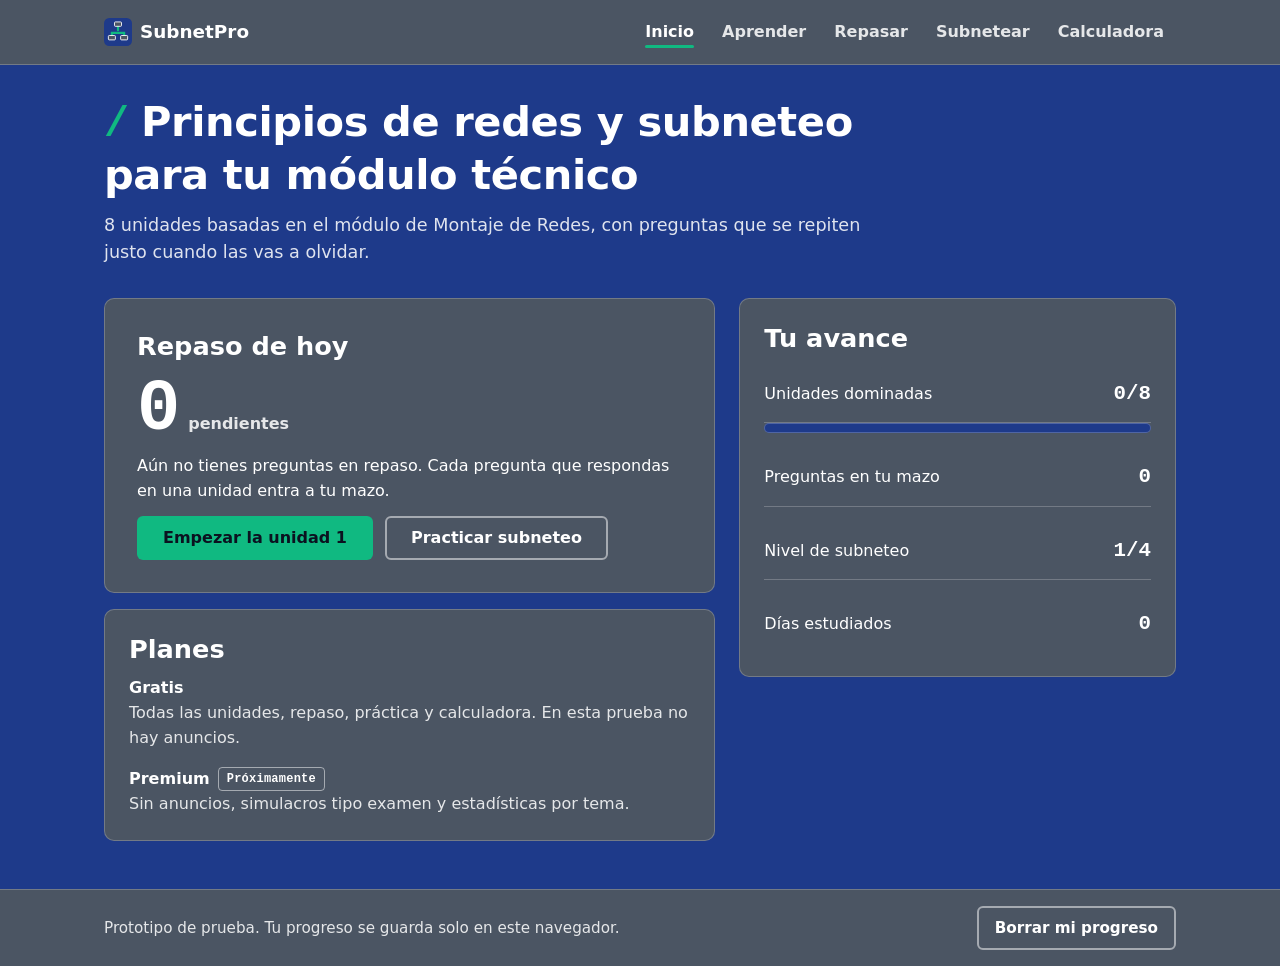
==== index.html @ 0469467e "Initial commit via Netlify [skip ci]" ====
<!doctype html>
<html lang="es-CO">
<head>
  <meta charset="utf-8">
  <meta name="viewport" content="width=device-width, initial-scale=1">
  <title>SubnetPro: principios de redes y subneteo</title>
  <meta name="description" content="Estudia el módulo de Principios de Redes con lecciones cortas, preguntas con retroalimentación, repaso espaciado y práctica de subneteo paso a paso.">
  <meta name="theme-color" content="#1E3A8A">
  <meta property="og:title" content="SubnetPro: principios de redes y subneteo">
  <meta property="og:description" content="Lecciones, preguntas y práctica de subneteo para técnicos en montaje de redes.">
  <meta property="og:type" content="website">
  <link rel="icon" href="favicon.svg" type="image/svg+xml">
  <link rel="stylesheet" href="css/app.css">
  <script type="module" src="js/app.js"></script>
</head>
<body>
  <a class="skip" href="#app">Saltar al contenido</a>

  <header class="topbar">
    <div class="wrap topbar__in">
      <a class="brand" href="#inicio" aria-label="SubnetPro, inicio">
        <img src="favicon.svg" alt="" width="28" height="28">
        <span>SubnetPro</span>
      </a>
      <nav class="nav" aria-label="Secciones">
        <a href="#inicio" data-nav="inicio"><span class="nav__ico" aria-hidden="true">⌂</span>Inicio</a>
        <a href="#aprender" data-nav="aprender"><span class="nav__ico" aria-hidden="true">≡</span>Aprender</a>
        <a href="#repasar" data-nav="repasar"><span class="nav__ico" aria-hidden="true">↻</span>Repasar<span class="nav__count" data-due hidden></span></a>
        <a href="#practica" data-nav="practica"><span class="nav__ico" aria-hidden="true">/</span>Subnetear</a>
        <a href="#calculadora" data-nav="calculadora"><span class="nav__ico" aria-hidden="true">#</span>Calculadora</a>
      </nav>
    </div>
  </header>

  <main id="app" class="wrap main" tabindex="-1" aria-busy="true">
    <noscript><p class="panel">Esta aplicación necesita JavaScript activado.</p></noscript>
  </main>

  <footer class="foot">
    <div class="wrap foot__in">
      <p>Prototipo de prueba. Tu progreso se guarda solo en este navegador.</p>
      <button type="button" class="btn btn--ghost btn--sm" id="reset-btn">Borrar mi progreso</button>
    </div>
  </footer>

  <dialog id="confirm" aria-labelledby="confirm-title">
    <form method="dialog" class="dialog">
      <h2 id="confirm-title">¿Borrar todo tu progreso?</h2>
      <p>Se eliminan las unidades dominadas, el mazo de repaso y tu nivel de práctica en este navegador. No se puede deshacer.</p>
      <div class="row">
        <button class="btn btn--ghost" value="cancel">Cancelar</button>
        <button class="btn btn--danger" value="ok">Borrar progreso</button>
      </div>
    </form>
  </dialog>
</body>
</html>
---- css/app.css ----
/* Paleta 60/30/10 tomada de la imagen del cliente:
   60 % azul marino (fondo), 30 % gris pizarra (paneles), 10 % verde esmeralda (acción y progreso).
   Rojo carmesí solo para respuestas incorrectas. Blanco y tinta solo para texto. */
:root {
  --navy: #1E3A8A;
  --slate: #4B5563;
  --emerald: #10B981;
  --crimson: #B91C1C;
  --white: #FFFFFF;
  --ink: #0B1220;

  --text-soft: rgba(255, 255, 255, 0.86);
  --line: rgba(255, 255, 255, 0.22);
  --line-strong: rgba(255, 255, 255, 0.5);

  --font: system-ui, -apple-system, "Segoe UI", Roboto, "Helvetica Neue", Arial, sans-serif;
  --mono: ui-monospace, "Cascadia Mono", "SFMono-Regular", Consolas, "Liberation Mono", monospace;

  --r-sm: 6px;
  --r: 10px;
  --s1: 4px; --s2: 8px; --s3: 12px; --s4: 16px; --s5: 24px; --s6: 32px; --s7: 48px;
  --wrap: 1120px;
  --nav-h: 64px;
}

*, *::before, *::after { box-sizing: border-box; }
html { -webkit-text-size-adjust: 100%; }
body {
  margin: 0;
  min-height: 100vh;
  display: flex;
  flex-direction: column;
  background: var(--navy);
  color: var(--white);
  font: 16px/1.55 var(--font);
}
img { max-width: 100%; display: block; }
h1, h2, h3 { line-height: 1.2; margin: 0 0 var(--s3); }
h1 { font-size: clamp(1.75rem, 1.2rem + 2.2vw, 2.6rem); letter-spacing: -0.01em; }
h2 { font-size: clamp(1.3rem, 1.1rem + 0.8vw, 1.6rem); }
h3 { font-size: 1.1rem; }
p { margin: 0 0 var(--s3); }
a { color: var(--white); text-underline-offset: 3px; }
code, .mono { font-family: var(--mono); }
[hidden] { display: none !important; }

a[href], button:not(:disabled), summary, select, label[for], input[type="radio"], input[type="checkbox"] { cursor: pointer; }
button:disabled { cursor: not-allowed; opacity: 0.6; }

:focus-visible {
  outline: 3px solid var(--white);
  outline-offset: 2px;
  box-shadow: 0 0 0 6px var(--emerald);
  border-radius: var(--r-sm);
}

.skip {
  position: absolute; left: var(--s4); top: -60px; z-index: 50;
  background: var(--white); color: var(--ink); padding: var(--s2) var(--s4); border-radius: var(--r-sm);
  font-weight: 700;
}
.skip:focus { top: var(--s3); }

.wrap { width: 100%; max-width: var(--wrap); margin-inline: auto; padding-inline: var(--s5); }
.main { flex: 1; padding-block: var(--s6) var(--s7); outline: none; }

/* Barra superior */
.topbar { background: var(--slate); border-bottom: 1px solid var(--line); position: sticky; top: 0; z-index: 20; }
.topbar__in { display: flex; align-items: center; justify-content: space-between; min-height: var(--nav-h); gap: var(--s4); }
.brand { display: inline-flex; align-items: center; gap: var(--s2); font-weight: 800; font-size: 1.15rem; text-decoration: none; min-height: 44px; }
.nav { display: flex; gap: var(--s1); }
.nav a {
  position: relative; display: inline-flex; align-items: center; gap: 6px;
  min-height: 44px; padding: 0 var(--s3); border-radius: var(--r-sm);
  text-decoration: none; font-weight: 600; color: var(--text-soft);
  transition: background-color .15s, color .15s;
}
.nav a:hover { color: var(--white); background: rgba(255, 255, 255, 0.1); }
.nav a[aria-current="page"] { color: var(--white); }
.nav a[aria-current="page"]::after {
  content: ""; position: absolute; left: var(--s3); right: var(--s3); bottom: 6px; height: 3px;
  background: var(--emerald); border-radius: 2px;
}
.nav__ico { font-family: var(--mono); font-weight: 700; display: none; }
.nav__count {
  min-width: 22px; height: 22px; padding: 0 6px; border-radius: 11px;
  background: var(--emerald); color: var(--ink); font-size: 0.8rem; font-weight: 800;
  display: inline-grid; place-items: center;
}

/* Pie */
.foot { background: var(--slate); border-top: 1px solid var(--line); }
.foot__in { display: flex; flex-wrap: wrap; align-items: center; justify-content: space-between; gap: var(--s3); padding-block: var(--s4); }
.foot p { margin: 0; color: var(--text-soft); font-size: 0.95rem; }

/* Botones: un primario esmeralda, un secundario de borde, uno de peligro */
.btn {
  display: inline-flex; align-items: center; justify-content: center; gap: var(--s2);
  min-height: 44px; padding: 0 var(--s5); border-radius: var(--r-sm);
  border: 2px solid transparent; font: 700 1rem/1 var(--font); text-decoration: none;
  transition: transform .12s, filter .15s, background-color .15s, border-color .15s;
}
.btn:active:not(:disabled) { transform: scale(0.98); }
.btn--primary { background: var(--emerald); color: var(--ink); }
.btn--primary:hover:not(:disabled) { filter: brightness(1.08); }
.btn--ghost { background: transparent; color: var(--white); border-color: var(--line-strong); }
.btn--ghost:hover:not(:disabled) { border-color: var(--white); background: rgba(255, 255, 255, 0.08); }
.btn--danger { background: var(--crimson); color: var(--white); }
.btn--danger:hover:not(:disabled) { filter: brightness(1.1); }
.btn--sm { min-height: 44px; padding: 0 var(--s4); font-size: 0.95rem; }
.row { display: flex; flex-wrap: wrap; gap: var(--s3); align-items: center; }

/* Paneles: el 30 % gris */
.panel {
  background: var(--slate); border: 1px solid var(--line); border-radius: var(--r);
  padding: var(--s5);
}
.panel + .panel { margin-top: var(--s4); }

/* Encabezado de vista con el motivo de la barra CIDR */
.view-head { margin-bottom: var(--s6); max-width: 760px; }
.view-head h1::before, .view-head h2::before {
  content: "/"; font-family: var(--mono); color: var(--emerald); margin-right: 0.3em;
}
.lead { font-size: 1.1rem; color: var(--text-soft); }
.eyebrow-num { font-family: var(--mono); color: var(--text-soft); font-size: 0.9rem; }

/* Inicio */
.home { display: grid; grid-template-columns: 1.4fr 1fr; gap: var(--s5); align-items: start; }
.today { padding: var(--s6); }
.today__num { font-family: var(--mono); font-size: clamp(3rem, 2rem + 4vw, 4.5rem); font-weight: 800; line-height: 1; margin-bottom: var(--s2); }
.today__num small { font-size: 1rem; font-weight: 600; color: var(--text-soft); font-family: var(--font); margin-left: var(--s2); }
.stats { display: grid; gap: var(--s4); }
.stat { display: flex; justify-content: space-between; align-items: baseline; gap: var(--s3); padding-block: var(--s3); border-bottom: 1px solid var(--line); }
.stat:last-child { border-bottom: 0; }
.stat b { font-family: var(--mono); font-size: 1.3rem; }
.bar { height: 10px; background: var(--navy); border-radius: 5px; overflow: hidden; border: 1px solid var(--line); }
.bar > span { display: block; height: 100%; width: 0; background: var(--emerald); transition: width .4s ease; }
.plan { margin-top: var(--s5); }
.home > div { min-width: 0; }
.plan dl { margin: 0; }
.plan dt { font-weight: 700; display: flex; gap: var(--s2); align-items: center; }
.plan dd { margin: 0 0 var(--s4); color: var(--text-soft); }
.plan dd:last-child { margin-bottom: 0; }
.tag {
  display: inline-block; font: 700 0.75rem/1 var(--mono); padding: 5px 8px; border-radius: 4px;
  border: 1px solid var(--line-strong); color: var(--white); letter-spacing: 0.02em;
}
.tag--ok { background: var(--emerald); color: var(--ink); border-color: var(--emerald); }

/* Lista de unidades */
.units { list-style: none; padding: 0; margin: 0; display: grid; grid-template-columns: repeat(2, 1fr); gap: var(--s4); }
.unit {
  display: grid; grid-template-columns: auto 1fr; gap: var(--s4); align-items: start;
  background: var(--slate); border: 1px solid var(--line); border-radius: var(--r); padding: var(--s5);
  text-decoration: none; height: 100%;
  transition: transform .15s ease, border-color .15s;
}
.unit:hover { transform: translateY(-2px); border-color: var(--line-strong); }
.unit__n { font: 800 1.6rem/1 var(--mono); color: var(--emerald); min-width: 2ch; }
.unit h3 { margin-bottom: var(--s1); }
.unit p { color: var(--text-soft); margin-bottom: var(--s3); }
.unit__meta { display: flex; flex-wrap: wrap; gap: var(--s2); align-items: center; }

/* Lección */
.lesson { display: grid; grid-template-columns: 1fr 320px; gap: var(--s5); align-items: start; }
.points { margin: 0; padding-left: 1.2em; }
.points li { margin-bottom: var(--s3); }
.points li::marker { color: var(--emerald); font-weight: 700; }
.aside-actions { position: sticky; top: calc(var(--nav-h) + var(--s4)); }
.back { display: inline-flex; align-items: center; min-height: 44px; margin-bottom: var(--s3); color: var(--text-soft); }
.back:hover { color: var(--white); }

/* Pregunta */
.quiz { max-width: 760px; }
.quiz__top { display: flex; justify-content: space-between; align-items: center; gap: var(--s3); margin-bottom: var(--s4); flex-wrap: wrap; }
.quiz__q { font-size: 1.25rem; font-weight: 700; margin: var(--s5) 0; }
.opts { display: grid; gap: var(--s3); margin: 0; padding: 0; list-style: none; }
.opt {
  width: 100%; text-align: left; display: grid; grid-template-columns: auto 1fr; gap: var(--s3); align-items: start;
  padding: var(--s4); min-height: 56px; border-radius: var(--r-sm);
  background: var(--navy); color: var(--white); border: 2px solid var(--line);
  font: 500 1rem/1.45 var(--font);
  transition: border-color .15s, transform .12s;
}
.opt:hover:not(:disabled) { border-color: var(--white); }
.opt:active:not(:disabled) { transform: scale(0.99); }
.opt__k { font: 700 0.95rem/1.5 var(--mono); color: var(--text-soft); }
.opt:disabled { cursor: default; opacity: 1; }
.opt--ok { background: var(--emerald); border-color: var(--emerald); color: var(--ink); }
.opt--ok .opt__k { color: var(--ink); }
.opt--bad { background: var(--crimson); border-color: var(--crimson); color: var(--white); }
.opt--bad .opt__k { color: var(--white); }
.opt__fb { display: block; margin-top: var(--s1); font-size: 0.95rem; font-weight: 600; }
.feedback { margin-top: var(--s5); padding: var(--s4); border-radius: var(--r-sm); border: 1px solid var(--line-strong); background: var(--navy); }
.feedback strong { display: block; margin-bottom: var(--s1); }

.order-pool, .order-pick { display: flex; flex-wrap: wrap; gap: var(--s2); min-height: 56px; }
.order-pick { padding: var(--s3); border: 2px dashed var(--line-strong); border-radius: var(--r-sm); margin-bottom: var(--s4); align-content: flex-start; }
.chip {
  min-height: 44px; padding: 0 var(--s4); border-radius: var(--r-sm);
  border: 2px solid var(--line-strong); background: var(--navy); color: var(--white);
  font: 600 0.95rem/1 var(--font);
  transition: border-color .15s, transform .12s;
}
.chip:hover:not(:disabled) { border-color: var(--white); }
.chip:active:not(:disabled) { transform: scale(0.97); }
.chip--placed { background: var(--white); color: var(--ink); border-color: var(--white); }
.chip--ok { background: var(--emerald); color: var(--ink); border-color: var(--emerald); }
.chip--bad { background: var(--crimson); color: var(--white); border-color: var(--crimson); }
.chip b { font-family: var(--mono); margin-right: 6px; }

.order-actions { margin-top: var(--s4); }
.result { text-align: left; }
.result__score { font: 800 clamp(3rem, 2rem + 4vw, 4.5rem)/1 var(--mono); margin-bottom: var(--s3); }

/* Formularios */
.field { display: grid; gap: var(--s1); }
.field label { font-weight: 700; }
.field small { color: var(--text-soft); }
.input, .select {
  min-height: 44px; width: 100%; padding: 0 var(--s3);
  background: var(--navy); color: var(--white);
  border: 2px solid var(--line-strong); border-radius: var(--r-sm);
  font: 500 1rem/1 var(--mono);
}
.input:hover, .select:hover { border-color: var(--white); }
.input[aria-invalid="true"] { border-color: var(--white); box-shadow: inset 0 0 0 2px var(--crimson); }
.err { color: var(--white); background: var(--crimson); padding: 4px 8px; border-radius: 4px; font-size: 0.9rem; font-weight: 600; justify-self: start; }
.grid-form { display: grid; grid-template-columns: repeat(auto-fit, minmax(180px, 1fr)); gap: var(--s4); align-items: end; }

.seg { display: inline-flex; border: 2px solid var(--line-strong); border-radius: var(--r-sm); overflow: hidden; flex-wrap: wrap; }
.seg button {
  min-height: 44px; padding: 0 var(--s4); background: transparent; color: var(--white); border: 0;
  font: 600 0.95rem/1 var(--font); transition: background-color .15s;
}
.seg button + button { border-left: 2px solid var(--line-strong); }
.seg button:hover { background: rgba(255, 255, 255, 0.1); }
.seg button[aria-pressed="true"] { background: var(--emerald); color: var(--ink); }

/* Práctica de subneteo */
.problem { font-size: 1.15rem; margin: var(--s5) 0; }
.problem code { font-weight: 700; }
.steps { list-style: none; margin: 0; padding: 0; display: grid; gap: var(--s3); counter-reset: step; }
.step {
  display: grid; grid-template-columns: 40px 1fr minmax(180px, 260px); gap: var(--s3); align-items: center;
  padding: var(--s3) var(--s4); background: var(--navy); border: 1px solid var(--line); border-radius: var(--r-sm);
}
.step__n { font: 800 1.1rem/1 var(--mono); color: var(--emerald); }
.step__label { font-weight: 600; }
.step__label small { display: block; font-weight: 400; color: var(--text-soft); }
.step__ans { font: 700 1.05rem/1.3 var(--mono); }
.step--ok { border-color: var(--emerald); box-shadow: inset 4px 0 0 var(--emerald); }
.step--bad { border-color: var(--crimson); box-shadow: inset 4px 0 0 var(--crimson); }
.step__fb { grid-column: 2 / -1; font-size: 0.95rem; }
.step__fb:empty { display: none; }
.badge-level { font-family: var(--mono); }

/* Tabla de resultados */
.table-wrap { overflow-x: auto; border: 1px solid var(--line); border-radius: var(--r-sm); margin-top: var(--s4); }
table { border-collapse: collapse; width: 100%; min-width: 640px; font-size: 0.95rem; }
th, td { text-align: left; padding: 10px 12px; border-bottom: 1px solid var(--line); white-space: nowrap; }
th { background: var(--navy); position: sticky; top: 0; font-weight: 700; }
td { font-family: var(--mono); }
tbody tr:hover { background: rgba(255, 255, 255, 0.06); }
.kv { display: grid; grid-template-columns: repeat(auto-fit, minmax(200px, 1fr)); gap: var(--s3); margin-top: var(--s4); }
.kv div { background: var(--navy); border: 1px solid var(--line); border-radius: var(--r-sm); padding: var(--s3); }
.kv dt { font-size: 0.85rem; color: var(--text-soft); }
.kv dd { margin: 0; font: 700 1.05rem/1.3 var(--mono); word-break: break-all; }
.vlsm-rows { display: grid; gap: var(--s2); margin-bottom: var(--s3); }
.vlsm-row { display: grid; grid-template-columns: 1fr 140px 44px; gap: var(--s2); align-items: center; }
.icon-btn {
  width: 44px; height: 44px; border-radius: var(--r-sm); border: 2px solid var(--line-strong);
  background: transparent; color: var(--white); font: 700 1.1rem/1 var(--mono);
  transition: border-color .15s, background-color .15s;
}
.icon-btn:hover { border-color: var(--white); background: rgba(255, 255, 255, 0.08); }

/* Estados vacíos y de error */
.state { text-align: left; max-width: 620px; }
.state h2::before { content: none; }

/* Esqueleto de carga */
.sk { background: var(--slate); border-radius: var(--r-sm); position: relative; overflow: hidden; }
.sk::after {
  content: ""; position: absolute; inset: 0;
  background: linear-gradient(90deg, transparent, rgba(255, 255, 255, 0.12), transparent);
  transform: translateX(-100%);
  animation: shimmer 1.3s ease-in-out infinite;
}
.sk-line { height: 14px; margin-bottom: var(--s3); }
.sk-title { height: 34px; width: min(460px, 80%); margin-bottom: var(--s4); }
.sk-card { height: 150px; border-radius: var(--r); }
.sk-grid { display: grid; grid-template-columns: repeat(2, 1fr); gap: var(--s4); margin-top: var(--s6); }
@keyframes shimmer { to { transform: translateX(100%); } }

/* Entrada del contenido al cambiar de vista */
.enter { animation: enter .22s ease-out; }
@keyframes enter { from { opacity: 0; transform: translateY(6px); } to { opacity: 1; transform: none; } }

dialog {
  border: 1px solid var(--line-strong); border-radius: var(--r); padding: 0; max-width: 460px; width: calc(100% - 32px);
  background: var(--slate); color: var(--white);
}
dialog::backdrop { background: rgba(11, 18, 32, 0.7); }
.dialog { padding: var(--s5); }
.dialog h2::before { content: none; }

.visually-hidden { position: absolute !important; width: 1px; height: 1px; overflow: hidden; clip: rect(0 0 0 0); white-space: nowrap; }

@media (max-width: 900px) {
  .home, .lesson { grid-template-columns: 1fr; }
  .aside-actions { position: static; }
}

@media (max-width: 760px) {
  :root { --nav-h: 56px; }
  .wrap { padding-inline: var(--s4); }
  .main { padding-block: var(--s5) calc(var(--s7) + 72px); }
  .nav {
    position: fixed; left: 0; right: 0; bottom: 0; z-index: 30;
    background: var(--slate); border-top: 1px solid var(--line);
    display: grid; grid-template-columns: repeat(5, 1fr); gap: 0;
    padding: 4px 4px calc(4px + env(safe-area-inset-bottom));
  }
  .nav a { flex-direction: column; gap: 2px; padding: 6px 2px; font-size: 0.72rem; min-height: 56px; justify-content: center; }
  .nav__ico { display: block; font-size: 1.1rem; }
  .nav a[aria-current="page"]::after { left: 25%; right: 25%; bottom: 2px; }
  .nav__count { position: absolute; top: 2px; right: 10%; min-width: 18px; height: 18px; font-size: 0.7rem; }
  .foot { padding-bottom: 72px; }
  .units { grid-template-columns: 1fr; }
  .sk-grid { grid-template-columns: 1fr; }
  .step { grid-template-columns: 32px 1fr; }
  .step > :nth-child(3) { grid-column: 1 / -1; }
  .step__fb { grid-column: 1 / -1; }
  .row .btn { flex: 1 1 100%; }
  .vlsm-row { grid-template-columns: 1fr 96px 44px; }
  .seg--stack { display: grid; width: 100%; }
  .seg--stack button { text-align: left; }
  .seg--stack button + button { border-left: 0; border-top: 2px solid var(--line-strong); }
  .today { padding: var(--s5); }
}

@media (prefers-reduced-motion: reduce) {
  *, *::before, *::after { animation: none !important; transition: none !important; }
}

/* Los títulos reciben foco por código al cambiar de vista; no son controles. */
[tabindex="-1"]:focus { outline: none; box-shadow: none; }
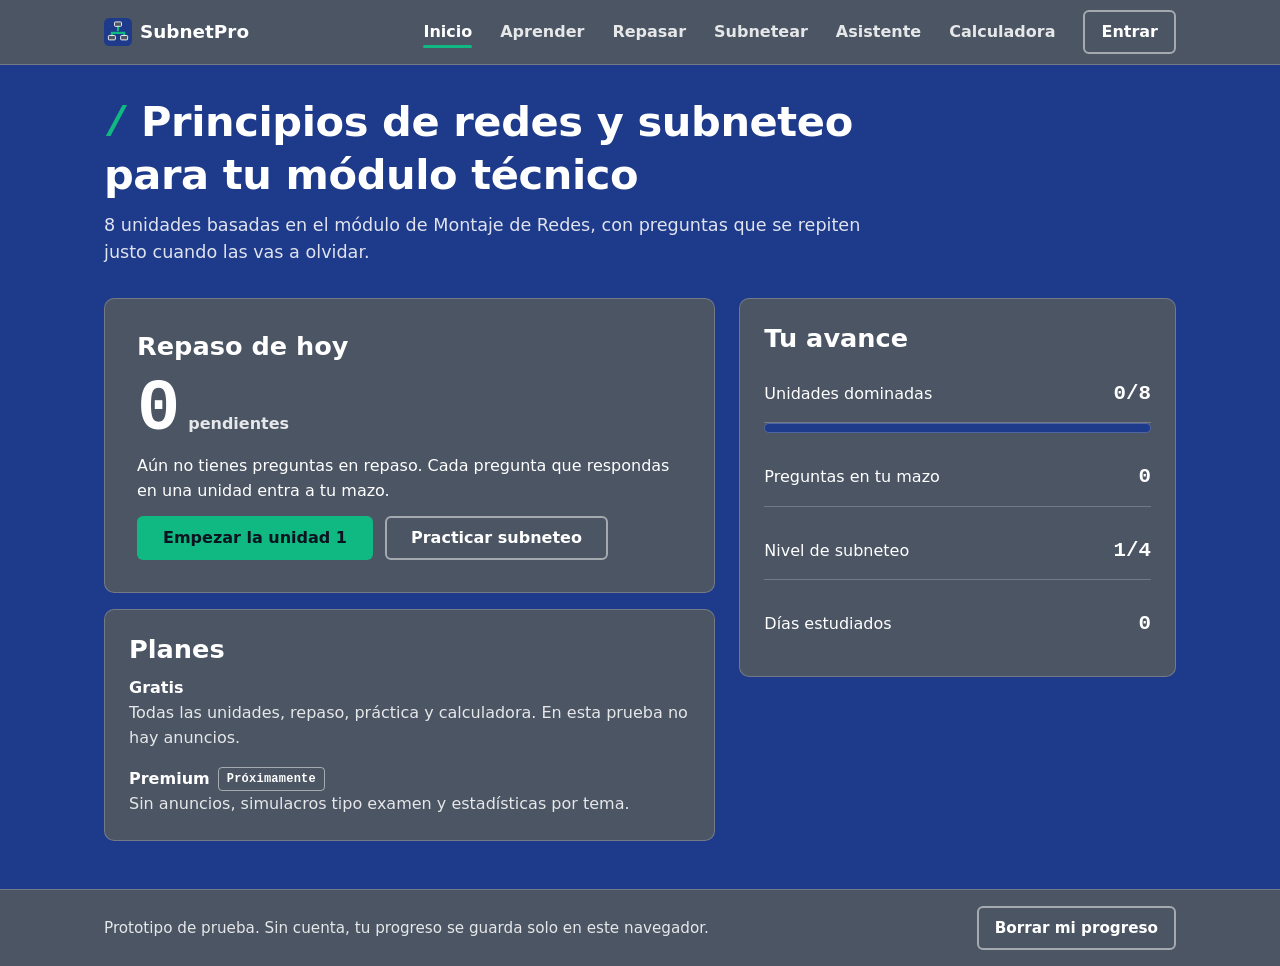
==== commit e78cd787: "Agrega cuentas, sincronización y asistente de redes con Supabase - Cliente mínimo de Supabase sin de" ====
--- a/index.html
+++ b/index.html
@@ -27,8 +27,10 @@
         <a href="#aprender" data-nav="aprender"><span class="nav__ico" aria-hidden="true">≡</span>Aprender</a>
         <a href="#repasar" data-nav="repasar"><span class="nav__ico" aria-hidden="true">↻</span>Repasar<span class="nav__count" data-due hidden></span></a>
         <a href="#practica" data-nav="practica"><span class="nav__ico" aria-hidden="true">/</span>Subnetear</a>
-        <a href="#calculadora" data-nav="calculadora"><span class="nav__ico" aria-hidden="true">#</span>Calculadora</a>
+        <a href="#asistente" data-nav="asistente"><span class="nav__ico" aria-hidden="true">?</span>Asistente</a>
+        <a href="#calculadora" data-nav="calculadora" class="nav__desk"><span class="nav__ico" aria-hidden="true">#</span>Calculadora</a>
       </nav>
+      <a class="account-link" id="account-link" href="#cuenta">Entrar</a>
     </div>
   </header>
 
@@ -38,7 +40,7 @@
 
   <footer class="foot">
     <div class="wrap foot__in">
-      <p>Prototipo de prueba. Tu progreso se guarda solo en este navegador.</p>
+      <p>Prototipo de prueba. Sin cuenta, tu progreso se guarda solo en este navegador.</p>
       <button type="button" class="btn btn--ghost btn--sm" id="reset-btn">Borrar mi progreso</button>
     </div>
   </footer>
@@ -46,7 +48,7 @@
   <dialog id="confirm" aria-labelledby="confirm-title">
     <form method="dialog" class="dialog">
       <h2 id="confirm-title">¿Borrar todo tu progreso?</h2>
-      <p>Se eliminan las unidades dominadas, el mazo de repaso y tu nivel de práctica en este navegador. No se puede deshacer.</p>
+      <p>Se eliminan las unidades dominadas, el mazo de repaso y tu nivel de práctica en este navegador. No se puede deshacer. Si tienes cuenta, lo guardado en la nube vuelve la próxima vez que sincronices.</p>
       <div class="row">
         <button class="btn btn--ghost" value="cancel">Cancelar</button>
         <button class="btn btn--danger" value="ok">Borrar progreso</button>
--- a/css/app.css
+++ b/css/app.css
@@ -87,6 +87,16 @@
   background: var(--emerald); color: var(--ink); font-size: 0.8rem; font-weight: 800;
   display: inline-grid; place-items: center;
 }
+
+/* Enlace de cuenta, siempre visible */
+.account-link {
+  display: inline-flex; align-items: center; min-height: 44px; padding: 0 var(--s4);
+  border: 2px solid var(--line-strong); border-radius: var(--r-sm); text-decoration: none; font-weight: 700;
+  transition: border-color .15s, background-color .15s;
+}
+.account-link:hover { border-color: var(--white); background: rgba(255, 255, 255, 0.08); }
+.account-link[aria-current="page"] { border-color: var(--emerald); }
+.topbar__in .nav { margin-left: auto; }
 
 /* Pie */
 .foot { background: var(--slate); border-top: 1px solid var(--line); }
@@ -276,6 +286,46 @@
 }
 .icon-btn:hover { border-color: var(--white); background: rgba(255, 255, 255, 0.08); }
 
+/* Formularios de cuenta */
+.form-narrow { max-width: 560px; }
+.acct { margin: 0 0 var(--s3); display: grid; grid-template-columns: auto 1fr; gap: var(--s2) var(--s5); }
+.acct dt { font-weight: 700; }
+.acct dd { margin: 0; overflow-wrap: anywhere; }
+.form-narrow .field + .field { margin-top: var(--s4); }
+.input--text { font-family: var(--font); }
+.hint { color: var(--text-soft); font-size: 0.95rem; margin-top: var(--s3); }
+.notice { margin: var(--s4) 0 0; padding: var(--s3) var(--s4); border-radius: var(--r-sm); border: 1px solid var(--line-strong); background: var(--navy); }
+.notice--error { background: var(--crimson); border-color: var(--crimson); color: var(--white); }
+.notice--ok { border-color: var(--emerald); box-shadow: inset 4px 0 0 var(--emerald); }
+.notice__btn { margin-left: var(--s3); border-color: var(--white); }
+.view-head + .notice { margin: 0 0 var(--s5); }
+
+/* Asistente */
+.chat { max-width: 820px; }
+.chat__head .row { justify-content: space-between; }
+.chat__quota { margin: 0; min-width: 200px; }
+.chat__panel { display: grid; gap: var(--s4); }
+.chat__list { list-style: none; margin: 0; padding: 0; display: grid; gap: var(--s4); min-height: 160px; max-height: min(60vh, 620px); overflow-y: auto; overscroll-behavior: contain; }
+.chat__empty p { color: var(--text-soft); }
+.chat__empty .chip { text-align: left; line-height: 1.35; padding-block: 10px; height: auto; }
+.msg { display: grid; gap: var(--s1); max-width: 92%; }
+.msg__who { font: 700 0.8rem/1 var(--mono); color: var(--text-soft); }
+.msg__body { padding: var(--s3) var(--s4); border-radius: var(--r); line-height: 1.6; overflow-wrap: anywhere; }
+.msg__body p { margin: 0 0 var(--s2); }
+.msg__body p:last-child { margin-bottom: 0; }
+.msg__body ul, .msg__body ol { margin: 0 0 var(--s2); padding-left: 1.3em; }
+.msg__body code { background: rgba(11, 18, 32, 0.45); padding: 1px 5px; border-radius: 4px; }
+.msg--user { justify-self: end; }
+.msg--user .msg__who { justify-self: end; }
+.msg--user .msg__body { background: var(--navy); border: 1px solid var(--line-strong); }
+.msg--assistant .msg__body { background: var(--navy); border: 1px solid var(--line); box-shadow: inset 3px 0 0 var(--emerald); min-width: 220px; }
+.chat__form { display: grid; gap: var(--s2); }
+.chat__input { min-height: 88px; padding: var(--s3); resize: vertical; font-family: var(--font); line-height: 1.5; }
+.chat__bar { display: flex; justify-content: space-between; align-items: center; gap: var(--s3); }
+.sk-w90 { width: 90%; } .sk-w70 { width: 70%; } .sk-w40 { width: 40%; margin-bottom: 0; }
+.sk-inline { display: inline-block; width: 200px; height: 12px; margin: 0; vertical-align: middle; }
+.view-head .btn--sm { margin-top: var(--s2); }
+
 /* Estados vacíos y de error */
 .state { text-align: left; max-width: 620px; }
 .state h2::before { content: none; }
@@ -307,6 +357,11 @@
 .dialog h2::before { content: none; }
 
 .visually-hidden { position: absolute !important; width: 1px; height: 1px; overflow: hidden; clip: rect(0 0 0 0); white-space: nowrap; }
+
+@media (max-width: 960px) {
+  .nav__desk { display: none !important; }
+  .nav a { padding: 0 var(--s2); }
+}
 
 @media (max-width: 900px) {
   .home, .lesson { grid-template-columns: 1fr; }
@@ -326,6 +381,10 @@
   .nav a { flex-direction: column; gap: 2px; padding: 6px 2px; font-size: 0.72rem; min-height: 56px; justify-content: center; }
   .nav__ico { display: block; font-size: 1.1rem; }
   .nav a[aria-current="page"]::after { left: 25%; right: 25%; bottom: 2px; }
+  .nav__desk { display: none !important; }
+  .account-link { padding: 0 var(--s3); }
+  .msg { max-width: 100%; }
+  .chat__list { max-height: none; }
   .nav__count { position: absolute; top: 2px; right: 10%; min-width: 18px; height: 18px; font-size: 0.7rem; }
   .foot { padding-bottom: 72px; }
   .units { grid-template-columns: 1fr; }
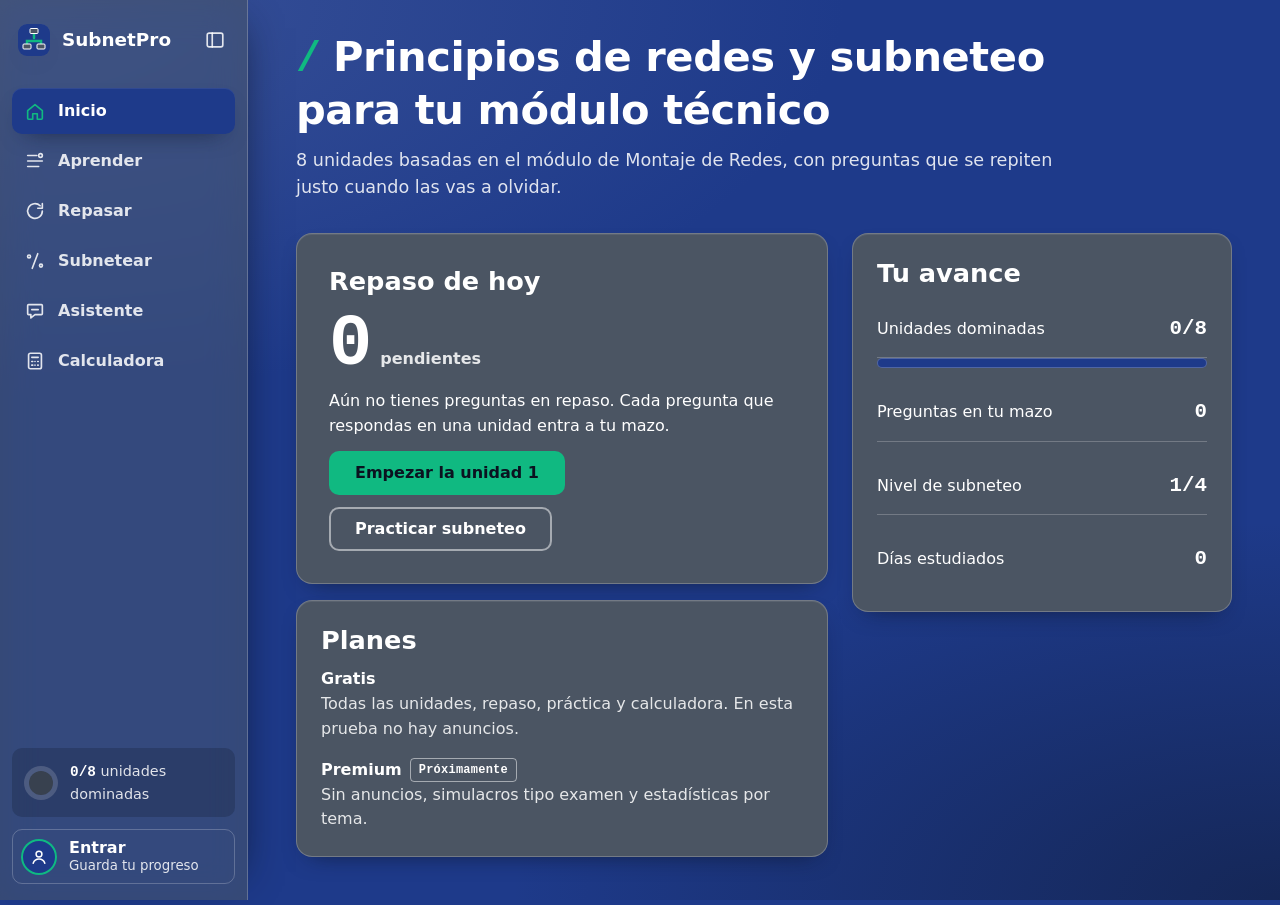
==== commit c0b2d21b: "Rediseño tipo app móvil, acceso con Google e instalación como app - Barra lateral de vidrio contraíb" ====
--- a/index.html
+++ b/index.html
@@ -2,53 +2,92 @@
 <html lang="es-CO">
 <head>
   <meta charset="utf-8">
-  <meta name="viewport" content="width=device-width, initial-scale=1">
+  <meta name="viewport" content="width=device-width, initial-scale=1, viewport-fit=cover">
   <title>SubnetPro: principios de redes y subneteo</title>
-  <meta name="description" content="Estudia el módulo de Principios de Redes con lecciones cortas, preguntas con retroalimentación, repaso espaciado y práctica de subneteo paso a paso.">
+  <meta name="description" content="Estudia el módulo de Principios de Redes con lecciones cortas, preguntas con retroalimentación, repaso espaciado, práctica de subneteo y un asistente de redes.">
   <meta name="theme-color" content="#1E3A8A">
+  <meta name="mobile-web-app-capable" content="yes">
+  <meta name="apple-mobile-web-app-capable" content="yes">
+  <meta name="apple-mobile-web-app-status-bar-style" content="black-translucent">
+  <meta name="apple-mobile-web-app-title" content="SubnetPro">
   <meta property="og:title" content="SubnetPro: principios de redes y subneteo">
-  <meta property="og:description" content="Lecciones, preguntas y práctica de subneteo para técnicos en montaje de redes.">
+  <meta property="og:description" content="Lecciones, repaso, práctica de subneteo y asistente para técnicos en montaje de redes.">
   <meta property="og:type" content="website">
+  <link rel="manifest" href="manifest.webmanifest">
   <link rel="icon" href="favicon.svg" type="image/svg+xml">
+  <link rel="apple-touch-icon" href="icons/icon-192.png">
   <link rel="stylesheet" href="css/app.css">
   <script type="module" src="js/app.js"></script>
 </head>
 <body>
   <a class="skip" href="#app">Saltar al contenido</a>
 
-  <header class="topbar">
-    <div class="wrap topbar__in">
-      <a class="brand" href="#inicio" aria-label="SubnetPro, inicio">
-        <img src="favicon.svg" alt="" width="28" height="28">
-        <span>SubnetPro</span>
-      </a>
+  <!-- Iconos propios: trazos simples que se leen a 20 px en la barra inferior del celular. -->
+  <svg class="sprite" aria-hidden="true" focusable="false">
+    <symbol id="i-home" viewBox="0 0 24 24"><path d="M4 11.5 12 5l8 6.5V20a1 1 0 0 1-1 1h-4.5v-6h-5v6H5a1 1 0 0 1-1-1z"/></symbol>
+    <symbol id="i-learn" viewBox="0 0 24 24"><path d="M4 6h10M4 12h16M4 18h12"/><circle cx="18" cy="6" r="2"/></symbol>
+    <symbol id="i-review" viewBox="0 0 24 24"><path d="M20 12a8 8 0 1 1-2.4-5.7M20 4v5h-5"/></symbol>
+    <symbol id="i-slash" viewBox="0 0 24 24"><path d="M15 4 9 20"/><circle cx="5.5" cy="7" r="1.6"/><circle cx="18.5" cy="17" r="1.6"/></symbol>
+    <symbol id="i-chat" viewBox="0 0 24 24"><path d="M5 5h14a1 1 0 0 1 1 1v9a1 1 0 0 1-1 1h-7l-4.5 3.5V16H5a1 1 0 0 1-1-1V6a1 1 0 0 1 1-1z"/><path d="M8.5 10.5h7"/></symbol>
+    <symbol id="i-calc" viewBox="0 0 24 24"><rect x="5" y="3.5" width="14" height="17" rx="2"/><path d="M8.5 8h7M8.5 12.5h1M12 12.5h0M15 12.5h.5M8.5 16.5h1M12 16.5h0M15 16.5h.5"/></symbol>
+    <symbol id="i-user" viewBox="0 0 24 24"><circle cx="12" cy="8.5" r="3.5"/><path d="M5 19.5c1.2-3.3 3.8-5 7-5s5.8 1.7 7 5"/></symbol>
+    <symbol id="i-panel" viewBox="0 0 24 24"><rect x="3.5" y="4.5" width="17" height="15" rx="2"/><path d="M9 4.5v15"/></symbol>
+  </svg>
+
+  <div class="shell" id="shell">
+    <aside class="rail" aria-label="Navegación principal">
+      <div class="rail__top">
+        <a class="brand" href="#inicio" aria-label="SubnetPro, inicio">
+          <img src="favicon.svg" alt="" width="32" height="32">
+          <span class="rail__label">SubnetPro</span>
+        </a>
+        <button class="rail__toggle" type="button" id="rail-toggle" aria-expanded="true" aria-controls="shell" aria-label="Contraer menú">
+          <svg aria-hidden="true"><use href="#i-panel"/></svg>
+        </button>
+      </div>
+
       <nav class="nav" aria-label="Secciones">
-        <a href="#inicio" data-nav="inicio"><span class="nav__ico" aria-hidden="true">⌂</span>Inicio</a>
-        <a href="#aprender" data-nav="aprender"><span class="nav__ico" aria-hidden="true">≡</span>Aprender</a>
-        <a href="#repasar" data-nav="repasar"><span class="nav__ico" aria-hidden="true">↻</span>Repasar<span class="nav__count" data-due hidden></span></a>
-        <a href="#practica" data-nav="practica"><span class="nav__ico" aria-hidden="true">/</span>Subnetear</a>
-        <a href="#asistente" data-nav="asistente"><span class="nav__ico" aria-hidden="true">?</span>Asistente</a>
-        <a href="#calculadora" data-nav="calculadora" class="nav__desk"><span class="nav__ico" aria-hidden="true">#</span>Calculadora</a>
+        <a href="#inicio" data-nav="inicio" title="Inicio"><svg aria-hidden="true"><use href="#i-home"/></svg><span class="rail__label">Inicio</span></a>
+        <a href="#aprender" data-nav="aprender" title="Aprender"><svg aria-hidden="true"><use href="#i-learn"/></svg><span class="rail__label">Aprender</span></a>
+        <a href="#repasar" data-nav="repasar" title="Repasar"><svg aria-hidden="true"><use href="#i-review"/></svg><span class="rail__label">Repasar</span><span class="nav__count" data-due hidden></span></a>
+        <a href="#practica" data-nav="practica" title="Subnetear"><svg aria-hidden="true"><use href="#i-slash"/></svg><span class="rail__label">Subnetear</span></a>
+        <a href="#asistente" data-nav="asistente" title="Asistente"><svg aria-hidden="true"><use href="#i-chat"/></svg><span class="rail__label">Asistente</span></a>
+        <a href="#calculadora" data-nav="calculadora" class="nav__desk" title="Calculadora"><svg aria-hidden="true"><use href="#i-calc"/></svg><span class="rail__label">Calculadora</span></a>
       </nav>
-      <a class="account-link" id="account-link" href="#cuenta">Entrar</a>
+
+      <div class="rail__foot">
+        <div class="rail__progress" id="rail-progress" hidden>
+          <span class="ring" aria-hidden="true"><span class="ring__fill" id="ring-fill"></span></span>
+          <span class="rail__label"><b id="rail-progress-num">0/8</b> unidades dominadas</span>
+        </div>
+        <a class="chip-user" id="account-link" href="#cuenta">
+          <span class="chip-user__avatar" id="account-avatar" aria-hidden="true"><svg><use href="#i-user"/></svg></span>
+          <span class="rail__label chip-user__text"><b id="account-name">Entrar</b><small id="account-sub">Guarda tu progreso</small></span>
+        </a>
+      </div>
+    </aside>
+
+    <div class="stage">
+      <header class="appbar">
+        <a class="brand" href="#inicio" aria-label="SubnetPro, inicio">
+          <img src="favicon.svg" alt="" width="28" height="28">
+          <span>SubnetPro</span>
+        </a>
+        <a class="appbar__account" id="account-link-m" href="#cuenta" aria-label="Tu cuenta">
+          <span class="chip-user__avatar" id="account-avatar-m" aria-hidden="true"><svg><use href="#i-user"/></svg></span>
+        </a>
+      </header>
+
+      <main id="app" class="main" tabindex="-1" aria-busy="true">
+        <noscript><p class="panel">Esta aplicación necesita JavaScript activado.</p></noscript>
+      </main>
     </div>
-  </header>
-
-  <main id="app" class="wrap main" tabindex="-1" aria-busy="true">
-    <noscript><p class="panel">Esta aplicación necesita JavaScript activado.</p></noscript>
-  </main>
-
-  <footer class="foot">
-    <div class="wrap foot__in">
-      <p>Prototipo de prueba. Sin cuenta, tu progreso se guarda solo en este navegador.</p>
-      <button type="button" class="btn btn--ghost btn--sm" id="reset-btn">Borrar mi progreso</button>
-    </div>
-  </footer>
+  </div>
 
   <dialog id="confirm" aria-labelledby="confirm-title">
     <form method="dialog" class="dialog">
-      <h2 id="confirm-title">¿Borrar todo tu progreso?</h2>
-      <p>Se eliminan las unidades dominadas, el mazo de repaso y tu nivel de práctica en este navegador. No se puede deshacer. Si tienes cuenta, lo guardado en la nube vuelve la próxima vez que sincronices.</p>
+      <h2 id="confirm-title">¿Borrar tu progreso de este dispositivo?</h2>
+      <p>Se eliminan las unidades dominadas, el mazo de repaso y tu nivel de práctica guardados aquí. Si tienes cuenta, lo guardado en la nube vuelve la próxima vez que sincronices.</p>
       <div class="row">
         <button class="btn btn--ghost" value="cancel">Cancelar</button>
         <button class="btn btn--danger" value="ok">Borrar progreso</button>
--- a/css/app.css
+++ b/css/app.css
@@ -1,6 +1,7 @@
 /* Paleta 60/30/10 tomada de la imagen del cliente:
    60 % azul marino (fondo), 30 % gris pizarra (paneles), 10 % verde esmeralda (acción y progreso).
-   Rojo carmesí solo para respuestas incorrectas. Blanco y tinta solo para texto. */
+   Rojo carmesí solo para respuestas incorrectas. Blanco y tinta solo para texto.
+   La profundidad sale de sombras del mismo azul mezclado con tinta, no de colores nuevos. */
 :root {
   --navy: #1E3A8A;
   --slate: #4B5563;
@@ -16,8 +17,15 @@
   --font: system-ui, -apple-system, "Segoe UI", Roboto, "Helvetica Neue", Arial, sans-serif;
   --mono: ui-monospace, "Cascadia Mono", "SFMono-Regular", Consolas, "Liberation Mono", monospace;
 
-  --r-sm: 6px;
-  --r: 10px;
+  --navy-deep: color-mix(in srgb, var(--navy) 52%, var(--ink));
+  --navy-lift: color-mix(in srgb, var(--navy) 88%, var(--white));
+  --glass: color-mix(in srgb, var(--slate) 58%, transparent);
+  --e1: inset 0 1px 0 rgba(255, 255, 255, 0.08), 0 10px 24px -14px rgba(11, 18, 32, 0.75);
+  --e2: inset 0 1px 0 rgba(255, 255, 255, 0.1), 0 24px 48px -20px rgba(11, 18, 32, 0.85);
+
+  --r-sm: 10px;
+  --r: 16px;
+  --r-lg: 24px;
   --s1: 4px; --s2: 8px; --s3: 12px; --s4: 16px; --s5: 24px; --s6: 32px; --s7: 48px;
   --wrap: 1120px;
   --nav-h: 64px;
@@ -27,12 +35,17 @@
 html { -webkit-text-size-adjust: 100%; }
 body {
   margin: 0;
-  min-height: 100vh;
-  display: flex;
-  flex-direction: column;
-  background: var(--navy);
+  min-height: 100dvh;
   color: var(--white);
   font: 16px/1.55 var(--font);
+  -webkit-tap-highlight-color: transparent;
+  overscroll-behavior-y: none;
+  /* Un solo azul con caída de luz: da fondo a la barra de vidrio sin sumar colores. */
+  background:
+    radial-gradient(120% 80% at 0% 0%, var(--navy-lift) 0%, transparent 55%),
+    radial-gradient(100% 70% at 100% 100%, var(--navy-deep) 0%, transparent 60%),
+    var(--navy);
+  background-attachment: fixed;
 }
 img { max-width: 100%; display: block; }
 h1, h2, h3 { line-height: 1.2; margin: 0 0 var(--s3); }
@@ -62,46 +75,84 @@
 .skip:focus { top: var(--s3); }
 
 .wrap { width: 100%; max-width: var(--wrap); margin-inline: auto; padding-inline: var(--s5); }
-.main { flex: 1; padding-block: var(--s6) var(--s7); outline: none; }
-
-/* Barra superior */
-.topbar { background: var(--slate); border-bottom: 1px solid var(--line); position: sticky; top: 0; z-index: 20; }
-.topbar__in { display: flex; align-items: center; justify-content: space-between; min-height: var(--nav-h); gap: var(--s4); }
-.brand { display: inline-flex; align-items: center; gap: var(--s2); font-weight: 800; font-size: 1.15rem; text-decoration: none; min-height: 44px; }
-.nav { display: flex; gap: var(--s1); }
+.main { width: 100%; max-width: var(--wrap); margin-inline: auto; padding: var(--s6) clamp(16px, 4vw, 48px) var(--s7); outline: none; }
+
+/* Estructura de app: barra lateral de vidrio en escritorio, barra flotante abajo en el celular */
+.sprite { position: absolute; width: 0; height: 0; overflow: hidden; }
+.shell { display: grid; grid-template-columns: var(--rail-w, 248px) minmax(0, 1fr); min-height: 100dvh; transition: grid-template-columns .25s ease; }
+.shell.is-collapsed { --rail-w: 84px; }
+.stage { min-width: 0; display: flex; flex-direction: column; }
+
+.rail {
+  position: sticky; top: 0; height: 100dvh; z-index: 20;
+  display: flex; flex-direction: column; gap: var(--s5);
+  padding: var(--s4) var(--s3);
+  background: var(--glass);
+  -webkit-backdrop-filter: blur(18px) saturate(1.3);
+  backdrop-filter: blur(18px) saturate(1.3);
+  border-right: 1px solid var(--line);
+  box-shadow: 16px 0 40px -28px rgba(11, 18, 32, 0.9);
+}
+.rail__top { display: flex; align-items: center; justify-content: space-between; gap: var(--s2); min-height: 48px; }
+.brand { display: inline-flex; align-items: center; gap: var(--s3); font-weight: 800; font-size: 1.15rem; text-decoration: none; min-height: 44px; padding-left: 6px; }
+.brand img { border-radius: 9px; box-shadow: var(--e1); }
+.rail__toggle {
+  width: 40px; height: 40px; display: grid; place-items: center; flex: none;
+  border-radius: var(--r-sm); border: 1px solid transparent; background: transparent; color: var(--text-soft);
+  transition: background-color .15s, color .15s;
+}
+.rail__toggle:hover { background: rgba(255, 255, 255, 0.1); color: var(--white); }
+.rail svg, .appbar svg { width: 22px; height: 22px; flex: none; fill: none; stroke: currentColor; stroke-width: 1.8; stroke-linecap: round; stroke-linejoin: round; }
+
+.nav { display: grid; gap: var(--s1); }
 .nav a {
-  position: relative; display: inline-flex; align-items: center; gap: 6px;
-  min-height: 44px; padding: 0 var(--s3); border-radius: var(--r-sm);
+  position: relative; display: flex; align-items: center; gap: var(--s3);
+  min-height: 46px; padding: 0 var(--s3); border-radius: var(--r-sm);
   text-decoration: none; font-weight: 600; color: var(--text-soft);
-  transition: background-color .15s, color .15s;
-}
-.nav a:hover { color: var(--white); background: rgba(255, 255, 255, 0.1); }
-.nav a[aria-current="page"] { color: var(--white); }
-.nav a[aria-current="page"]::after {
-  content: ""; position: absolute; left: var(--s3); right: var(--s3); bottom: 6px; height: 3px;
-  background: var(--emerald); border-radius: 2px;
-}
-.nav__ico { font-family: var(--mono); font-weight: 700; display: none; }
+  transition: background-color .15s, color .15s, transform .12s;
+}
+.nav a:hover { color: var(--white); background: rgba(255, 255, 255, 0.08); }
+.nav a:active { transform: scale(0.98); }
+.nav a[aria-current="page"] { color: var(--white); background: var(--navy); box-shadow: var(--e1); }
+.nav a[aria-current="page"] svg { color: var(--emerald); }
 .nav__count {
-  min-width: 22px; height: 22px; padding: 0 6px; border-radius: 11px;
-  background: var(--emerald); color: var(--ink); font-size: 0.8rem; font-weight: 800;
+  margin-left: auto; min-width: 22px; height: 22px; padding: 0 6px; border-radius: 11px;
+  background: var(--emerald); color: var(--ink); font-size: 0.78rem; font-weight: 800;
   display: inline-grid; place-items: center;
 }
 
-/* Enlace de cuenta, siempre visible */
-.account-link {
-  display: inline-flex; align-items: center; min-height: 44px; padding: 0 var(--s4);
-  border: 2px solid var(--line-strong); border-radius: var(--r-sm); text-decoration: none; font-weight: 700;
-  transition: border-color .15s, background-color .15s;
-}
-.account-link:hover { border-color: var(--white); background: rgba(255, 255, 255, 0.08); }
-.account-link[aria-current="page"] { border-color: var(--emerald); }
-.topbar__in .nav { margin-left: auto; }
-
-/* Pie */
-.foot { background: var(--slate); border-top: 1px solid var(--line); }
-.foot__in { display: flex; flex-wrap: wrap; align-items: center; justify-content: space-between; gap: var(--s3); padding-block: var(--s4); }
-.foot p { margin: 0; color: var(--text-soft); font-size: 0.95rem; }
+.rail__foot { margin-top: auto; display: grid; gap: var(--s3); }
+.rail__progress { display: flex; align-items: center; gap: var(--s3); padding: var(--s3); border-radius: var(--r-sm); background: rgba(11, 18, 32, 0.22); font-size: 0.9rem; color: var(--text-soft); }
+.rail__progress b { color: var(--white); font-family: var(--mono); }
+.ring { --p: 0; width: 34px; height: 34px; flex: none; border-radius: 50%; display: grid; place-items: center;
+  background: conic-gradient(var(--emerald) calc(var(--p) * 1%), rgba(255, 255, 255, 0.16) 0); }
+.ring::after { content: ""; width: 24px; height: 24px; border-radius: 50%; background: color-mix(in srgb, var(--slate) 70%, var(--ink)); }
+.ring__fill { display: none; }
+.chip-user {
+  display: flex; align-items: center; gap: var(--s3); min-height: 52px; padding: var(--s2);
+  border-radius: var(--r-sm); text-decoration: none; border: 1px solid var(--line);
+  transition: background-color .15s, border-color .15s;
+}
+.chip-user:hover { background: rgba(255, 255, 255, 0.08); border-color: var(--line-strong); }
+.chip-user[aria-current="page"] { border-color: var(--emerald); }
+.chip-user__avatar {
+  width: 36px; height: 36px; flex: none; border-radius: 50%; display: grid; place-items: center;
+  background: var(--navy); color: var(--white); font-weight: 800; box-shadow: inset 0 0 0 2px var(--emerald);
+}
+.chip-user__avatar svg { width: 20px; height: 20px; fill: none; stroke: currentColor; stroke-width: 1.8; stroke-linecap: round; stroke-linejoin: round; }
+.chip-user__text { display: grid; line-height: 1.25; min-width: 0; }
+.chip-user__text b { overflow: hidden; text-overflow: ellipsis; white-space: nowrap; }
+.chip-user__text small { color: var(--text-soft); overflow: hidden; text-overflow: ellipsis; white-space: nowrap; }
+
+/* Barra contraída: solo iconos, las etiquetas siguen disponibles para lectores de pantalla */
+.shell.is-collapsed .rail__label { position: absolute; width: 1px; height: 1px; overflow: hidden; clip: rect(0 0 0 0); white-space: nowrap; }
+.shell.is-collapsed .rail__top { flex-direction: column; }
+.shell.is-collapsed .brand { padding-left: 0; }
+.shell.is-collapsed .nav a, .shell.is-collapsed .chip-user, .shell.is-collapsed .rail__progress { justify-content: center; padding-inline: 0; }
+.shell.is-collapsed .nav__count { position: absolute; top: 4px; right: 8px; margin: 0; min-width: 18px; height: 18px; font-size: 0.7rem; }
+.shell.is-collapsed .rail__toggle svg { transform: scaleX(-1); }
+
+.appbar { display: none; }
 
 /* Botones: un primario esmeralda, un secundario de borde, uno de peligro */
 .btn {
@@ -123,7 +174,7 @@
 /* Paneles: el 30 % gris */
 .panel {
   background: var(--slate); border: 1px solid var(--line); border-radius: var(--r);
-  padding: var(--s5);
+  padding: var(--s5); box-shadow: var(--e1);
 }
 .panel + .panel { margin-top: var(--s4); }
 
@@ -299,6 +350,63 @@
 .notice--ok { border-color: var(--emerald); box-shadow: inset 4px 0 0 var(--emerald); }
 .notice__btn { margin-left: var(--s3); border-color: var(--white); }
 .view-head + .notice { margin: 0 0 var(--s5); }
+
+/* Pantalla de acceso: dos formularios y un panel que se desliza encima del inactivo */
+.auth-wrap { max-width: 960px; margin-inline: auto; display: grid; gap: var(--s4); }
+.auth {
+  position: relative; display: grid; grid-template-columns: 1fr 1fr; min-height: 600px;
+  background: var(--slate); border: 1px solid var(--line); border-radius: var(--r-lg); overflow: hidden; box-shadow: var(--e2);
+}
+.auth__pane { padding: var(--s6) clamp(20px, 4vw, 44px); display: flex; align-items: center; transition: opacity .3s ease; }
+.auth__pane[inert] { opacity: 0; }
+.auth__form { width: 100%; display: grid; gap: var(--s3); }
+.auth__form h2 { margin-bottom: var(--s2); font-size: 1.6rem; }
+.auth__or { display: flex; align-items: center; gap: var(--s3); color: var(--text-soft); font-size: 0.9rem; margin: var(--s1) 0; }
+.auth__or::before, .auth__or::after { content: ""; flex: 1; height: 1px; background: var(--line); }
+.auth__panel {
+  position: absolute; inset: 0 auto 0 0; width: 50%; z-index: 2;
+  display: flex; flex-direction: column; justify-content: center; gap: var(--s4);
+  padding: var(--s6) clamp(24px, 4vw, 48px);
+  background: radial-gradient(120% 90% at 30% 10%, var(--navy) 0%, var(--navy-deep) 100%);
+  border-radius: var(--r-lg);
+  box-shadow: inset 0 1px 0 rgba(255, 255, 255, 0.12), 0 0 0 1px var(--line), 0 30px 60px -20px rgba(11, 18, 32, 0.9);
+  transition: transform .6s cubic-bezier(.7, 0, .2, 1), border-radius .6s ease;
+}
+.auth[data-mode="crear"] .auth__panel { transform: translateX(100%); }
+.auth__copy h2 { font-size: clamp(1.5rem, 1.2rem + 1vw, 2rem); }
+.auth__copy p { color: var(--text-soft); max-width: 34ch; }
+.btn--onpanel { justify-self: start; align-self: flex-start; border-color: var(--white); }
+.topo { width: 100%; max-width: 320px; height: auto; }
+.topo__link { stroke: rgba(255, 255, 255, 0.35); stroke-width: 2; }
+.topo__link--up { stroke: var(--emerald); stroke-dasharray: 6 8; animation: flow 1.6s linear 3; }
+.topo__router { fill: var(--slate); stroke: var(--emerald); stroke-width: 2; }
+.topo__switch { fill: var(--slate); stroke: var(--white); stroke-width: 1.5; }
+.topo__host { fill: var(--navy); stroke: var(--white); stroke-width: 1.5; }
+.topo__text { fill: var(--white); font: 700 13px var(--mono); }
+@keyframes flow { to { stroke-dashoffset: -28; } }
+
+.btn--google { background: var(--white); color: #1F1F1F; border-color: #DADCE0; gap: var(--s3); }
+.btn--google:hover:not(:disabled) { filter: brightness(0.96); }
+.g-logo { width: 20px; height: 20px; }
+.btn--block { width: 100%; }
+.link-btn {
+  justify-self: start; min-height: 44px; padding: 0; border: 0; background: none; color: var(--white);
+  font: 600 0.95rem var(--font); text-decoration: underline; text-underline-offset: 4px;
+}
+.link-btn:hover { text-decoration-thickness: 2px; }
+.muted { color: var(--text-soft); }
+
+/* Perfil */
+.account { max-width: 720px; display: grid; gap: var(--s4); }
+.account .panel + .panel { margin-top: 0; }
+.profile { display: grid; grid-template-columns: auto 1fr; gap: var(--s5); align-items: start; }
+.profile__avatar {
+  width: 64px; height: 64px; border-radius: 50%; display: grid; place-items: center;
+  background: var(--navy); font: 800 1.6rem var(--font); box-shadow: inset 0 0 0 3px var(--emerald), var(--e1);
+}
+.profile__name { font-size: 1.25rem; font-weight: 800; margin: 0; overflow-wrap: anywhere; }
+.profile__body { display: grid; gap: var(--s3); min-width: 0; }
+.profile__body .acct { margin: var(--s2) 0 0; }
 
 /* Asistente */
 .chat { max-width: 820px; }
@@ -358,10 +466,7 @@
 
 .visually-hidden { position: absolute !important; width: 1px; height: 1px; overflow: hidden; clip: rect(0 0 0 0); white-space: nowrap; }
 
-@media (max-width: 960px) {
-  .nav__desk { display: none !important; }
-  .nav a { padding: 0 var(--s2); }
-}
+
 
 @media (max-width: 900px) {
   .home, .lesson { grid-template-columns: 1fr; }
@@ -369,24 +474,43 @@
 }
 
 @media (max-width: 760px) {
-  :root { --nav-h: 56px; }
-  .wrap { padding-inline: var(--s4); }
-  .main { padding-block: var(--s5) calc(var(--s7) + 72px); }
-  .nav {
-    position: fixed; left: 0; right: 0; bottom: 0; z-index: 30;
-    background: var(--slate); border-top: 1px solid var(--line);
-    display: grid; grid-template-columns: repeat(5, 1fr); gap: 0;
-    padding: 4px 4px calc(4px + env(safe-area-inset-bottom));
+  .shell, .shell.is-collapsed { grid-template-columns: minmax(0, 1fr); }
+  .main { padding: var(--s5) var(--s4) calc(112px + env(safe-area-inset-bottom)); }
+
+  .appbar {
+    display: flex; align-items: center; justify-content: space-between; gap: var(--s3);
+    position: sticky; top: 0; z-index: 25;
+    padding: calc(var(--s2) + env(safe-area-inset-top)) var(--s4) var(--s2);
+    background: color-mix(in srgb, var(--navy) 82%, transparent);
+    -webkit-backdrop-filter: blur(14px); backdrop-filter: blur(14px);
+    border-bottom: 1px solid var(--line);
   }
-  .nav a { flex-direction: column; gap: 2px; padding: 6px 2px; font-size: 0.72rem; min-height: 56px; justify-content: center; }
-  .nav__ico { display: block; font-size: 1.1rem; }
-  .nav a[aria-current="page"]::after { left: 25%; right: 25%; bottom: 2px; }
-  .nav__desk { display: none !important; }
-  .account-link { padding: 0 var(--s3); }
+  .appbar .brand { font-size: 1.05rem; padding-left: 0; }
+  .appbar__account { display: grid; place-items: center; width: 44px; height: 44px; border-radius: 50%; text-decoration: none; }
+
+  /* La barra lateral se vuelve la barra de pestañas flotante */
+  .rail {
+    position: fixed; top: auto; left: var(--s3); right: var(--s3); bottom: calc(var(--s3) + env(safe-area-inset-bottom));
+    height: auto; padding: 6px; gap: 0; border: 1px solid var(--line); border-radius: var(--r-lg);
+    box-shadow: var(--e2); background: color-mix(in srgb, var(--slate) 72%, transparent);
+  }
+  .rail__top, .rail__foot, .nav__desk { display: none !important; }
+  .nav { grid-template-columns: repeat(5, 1fr); gap: 2px; }
+  .nav a { flex-direction: column; justify-content: center; gap: 3px; min-height: 58px; padding: 6px 2px; font-size: 0.7rem; border-radius: 18px; }
+  .shell .rail__label, .shell.is-collapsed .rail__label { position: static; width: auto; height: auto; overflow: visible; clip: auto; }
+  .shell.is-collapsed .nav a { padding: 6px 2px; }
+
+  .auth { grid-template-columns: 1fr; min-height: 0; }
+  .auth__panel { position: relative; inset: auto; width: auto; transform: none !important; border-radius: var(--r-lg) var(--r-lg) 0 0; padding: var(--s5); gap: var(--s3); }
+  .auth__panel .topo { max-width: 200px; }
+  .auth__pane { padding: var(--s5); grid-row: 2; }
+  .auth__panel { grid-row: 1; }
+  .auth__pane[inert] { display: none; }
+  .profile { grid-template-columns: 1fr; }
+  .nav__count { position: absolute; top: 4px; right: calc(50% - 22px); margin: 0; min-width: 18px; height: 18px; font-size: 0.68rem; }
   .msg { max-width: 100%; }
   .chat__list { max-height: none; }
   .nav__count { position: absolute; top: 2px; right: 10%; min-width: 18px; height: 18px; font-size: 0.7rem; }
-  .foot { padding-bottom: 72px; }
   .units { grid-template-columns: 1fr; }
   .sk-grid { grid-template-columns: 1fr; }
   .step { grid-template-columns: 32px 1fr; }
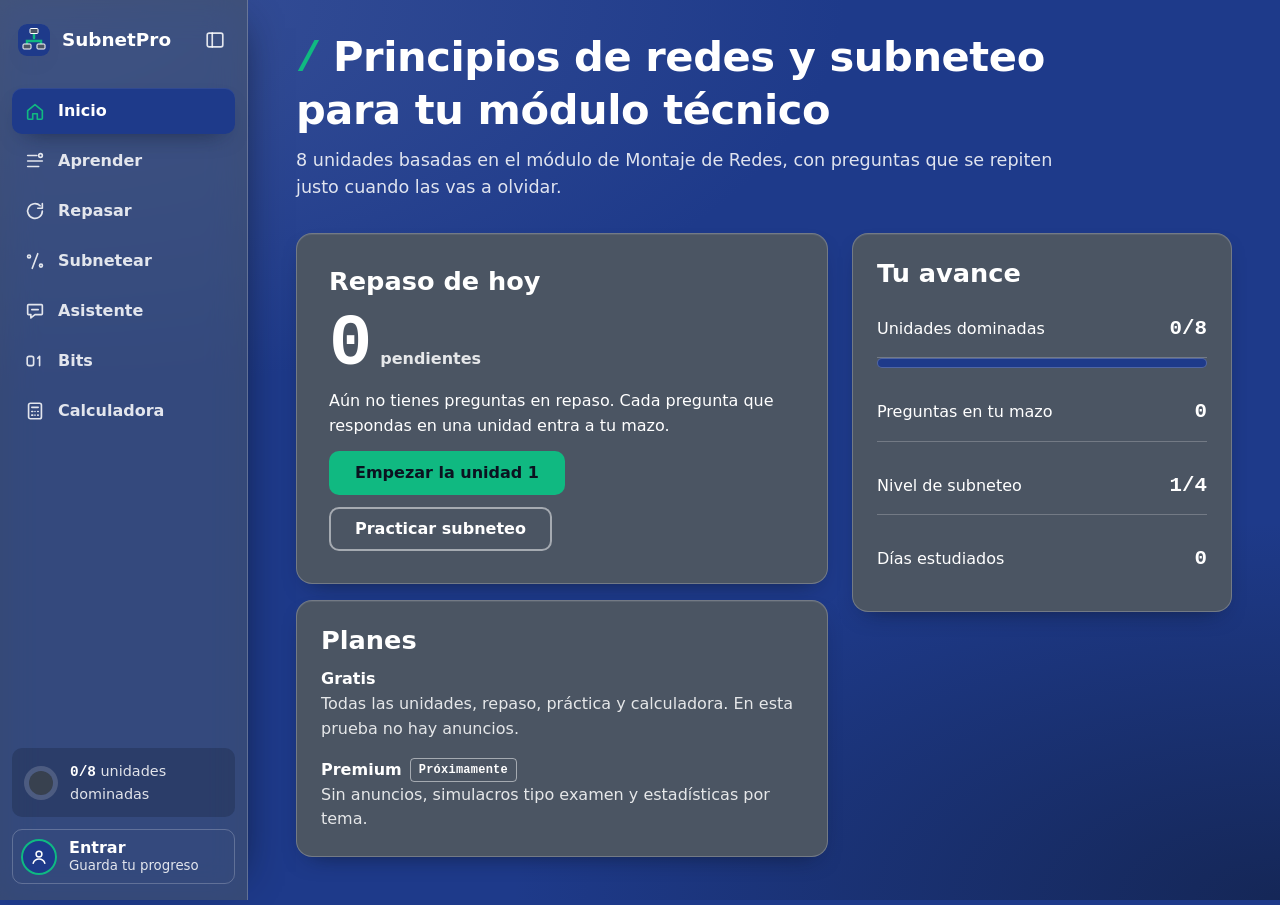
==== commit e3574ca0: "Agrega el laboratorio de bits - Ocho interruptores de un octeto, en modo libre y en modo reto (valor" ====
--- a/index.html
+++ b/index.html
@@ -30,6 +30,7 @@
     <symbol id="i-slash" viewBox="0 0 24 24"><path d="M15 4 9 20"/><circle cx="5.5" cy="7" r="1.6"/><circle cx="18.5" cy="17" r="1.6"/></symbol>
     <symbol id="i-chat" viewBox="0 0 24 24"><path d="M5 5h14a1 1 0 0 1 1 1v9a1 1 0 0 1-1 1h-7l-4.5 3.5V16H5a1 1 0 0 1-1-1V6a1 1 0 0 1 1-1z"/><path d="M8.5 10.5h7"/></symbol>
     <symbol id="i-calc" viewBox="0 0 24 24"><rect x="5" y="3.5" width="14" height="17" rx="2"/><path d="M8.5 8h7M8.5 12.5h1M12 12.5h0M15 12.5h.5M8.5 16.5h1M12 16.5h0M15 16.5h.5"/></symbol>
+    <symbol id="i-bits" viewBox="0 0 24 24"><rect x="3.5" y="7" width="7" height="10" rx="2"/><path d="M17 7v10M15 9l2-2"/></symbol>
     <symbol id="i-user" viewBox="0 0 24 24"><circle cx="12" cy="8.5" r="3.5"/><path d="M5 19.5c1.2-3.3 3.8-5 7-5s5.8 1.7 7 5"/></symbol>
     <symbol id="i-panel" viewBox="0 0 24 24"><rect x="3.5" y="4.5" width="17" height="15" rx="2"/><path d="M9 4.5v15"/></symbol>
   </svg>
@@ -52,6 +53,7 @@
         <a href="#repasar" data-nav="repasar" title="Repasar"><svg aria-hidden="true"><use href="#i-review"/></svg><span class="rail__label">Repasar</span><span class="nav__count" data-due hidden></span></a>
         <a href="#practica" data-nav="practica" title="Subnetear"><svg aria-hidden="true"><use href="#i-slash"/></svg><span class="rail__label">Subnetear</span></a>
         <a href="#asistente" data-nav="asistente" title="Asistente"><svg aria-hidden="true"><use href="#i-chat"/></svg><span class="rail__label">Asistente</span></a>
+        <a href="#bits" data-nav="bits" class="nav__desk" title="Bits"><svg aria-hidden="true"><use href="#i-bits"/></svg><span class="rail__label">Bits</span></a>
         <a href="#calculadora" data-nav="calculadora" class="nav__desk" title="Calculadora"><svg aria-hidden="true"><use href="#i-calc"/></svg><span class="rail__label">Calculadora</span></a>
       </nav>
 
--- a/css/app.css
+++ b/css/app.css
@@ -530,3 +530,82 @@
 
 /* Los títulos reciben foco por código al cambiar de vista; no son controles. */
 [tabindex="-1"]:focus { outline: none; box-shadow: none; }
+
+/* Páginas legales: texto largo, una columna cómoda de leer */
+.doc { max-width: 72ch; margin-inline: auto; padding: var(--s6) clamp(16px, 4vw, 32px) var(--s7); }
+.doc__back { display: inline-flex; align-items: center; min-height: 44px; margin-bottom: var(--s4); color: var(--text-soft); }
+.doc h1 { margin-bottom: var(--s2); }
+.doc h2 { margin-top: var(--s6); font-size: 1.25rem; }
+.doc p, .doc li { color: var(--text-soft); line-height: 1.7; }
+.doc strong { color: var(--white); }
+.doc ul, .doc ol { padding-left: 1.3em; }
+.doc li { margin-bottom: var(--s2); }
+.doc .panel { margin-top: var(--s5); }
+
+.legal { display: flex; flex-wrap: wrap; gap: var(--s2) var(--s5); margin: var(--s2) 0 0; }
+.legal a { display: inline-flex; align-items: center; min-height: 44px; color: var(--text-soft); }
+.legal a:hover { color: var(--white); }
+
+/* Comentarios */
+.fb { display: grid; gap: var(--s5); }
+.fb__group { border: 0; margin: 0; padding: 0; display: grid; gap: var(--s2); }
+.fb__group legend { font-weight: 700; margin-bottom: var(--s2); padding: 0; }
+.fb__group legend small, .field label small { font-weight: 400; color: var(--text-soft); }
+.fb__choices { display: flex; flex-wrap: wrap; gap: var(--s2); }
+.fb__choice {
+  display: inline-flex; align-items: center; gap: var(--s2); min-height: 44px; padding: 0 var(--s4);
+  border: 2px solid var(--line-strong); border-radius: var(--r-sm); background: var(--navy); font-weight: 600;
+  transition: border-color .15s;
+}
+.fb__choice:hover { border-color: var(--white); }
+.fb__choice:has(input:checked) { border-color: var(--emerald); box-shadow: inset 0 0 0 1px var(--emerald); }
+.fb__choice input { accent-color: var(--emerald); width: 18px; height: 18px; margin: 0; }
+.fb__text { min-height: 130px; padding: var(--s3); line-height: 1.5; resize: vertical; }
+.fb__trap { position: absolute; left: -9999px; width: 1px; height: 1px; overflow: hidden; }
+
+/* Laboratorio de bits */
+.bitslab { display: grid; gap: var(--s4); max-width: 880px; }
+.bitslab .panel + .panel { margin-top: 0; }
+.bits__head { display: flex; flex-wrap: wrap; justify-content: space-between; align-items: center; gap: var(--s3); margin-bottom: var(--s3); }
+.bits__head h2 { margin: 0; }
+.bits__goal { font-size: 1.15rem; font-weight: 700; }
+.octet { display: grid; grid-template-columns: repeat(8, minmax(0, 1fr)); gap: 6px; margin: var(--s3) 0; }
+.bit {
+  display: grid; justify-items: center; gap: 4px; min-height: 76px; padding: 8px 0;
+  border-radius: var(--r-sm); border: 2px solid var(--line-strong); background: var(--navy); color: var(--white);
+  transition: background-color .12s, border-color .12s, transform .1s;
+}
+.bit:hover { border-color: var(--white); }
+.bit:active { transform: scale(0.96); }
+.bit__w { font: 600 0.8rem/1 var(--mono); color: var(--text-soft); }
+.bit__v { font: 800 1.6rem/1 var(--mono); }
+.bit[aria-pressed="true"] { background: var(--emerald); border-color: var(--emerald); color: var(--ink); box-shadow: var(--e1); }
+.bit[aria-pressed="true"] .bit__w { color: var(--ink); }
+.bits__big { font-size: clamp(1.4rem, 1rem + 2vw, 2rem); font-weight: 800; margin: var(--s2) 0 0; overflow-wrap: anywhere; }
+.bits__sum { color: var(--text-soft); overflow-wrap: anywhere; }
+.bits__fb { min-height: 1.5em; font-weight: 600; }
+.bits__fb--ok { color: var(--ink); background: var(--emerald); padding: var(--s2) var(--s3); border-radius: var(--r-sm); }
+.range__label { display: block; font: 800 1.4rem var(--mono); margin-bottom: var(--s2); }
+.range { width: 100%; height: 44px; accent-color: var(--emerald); }
+.strip { display: grid; grid-template-columns: repeat(4, 1fr); gap: 8px; margin: var(--s3) 0 var(--s2); }
+.strip__oct { display: grid; grid-template-columns: repeat(8, 1fr); gap: 2px; }
+.strip__bit { display: grid; place-items: center; height: 30px; border-radius: 4px; background: var(--navy); border: 1px solid var(--line); font: 700 0.8rem var(--mono); }
+.strip__bit--net { background: var(--emerald); border-color: var(--emerald); color: var(--ink); }
+.strip__legend { display: flex; align-items: center; gap: var(--s2); color: var(--text-soft); font-size: 0.9rem; }
+.strip__key { width: 14px; height: 14px; border-radius: 3px; background: var(--navy); border: 1px solid var(--line-strong); margin-left: var(--s3); }
+.strip__key:first-child { margin-left: 0; }
+.strip__key--net { background: var(--emerald); border-color: var(--emerald); }
+.androw { display: grid; grid-template-columns: minmax(120px, 200px) 1fr; gap: var(--s3); align-items: center; margin-bottom: var(--s2); }
+.androw__label { color: var(--text-soft); font-size: 0.92rem; }
+.androw__bits { display: grid; grid-template-columns: repeat(8, minmax(0, 1fr)); gap: 4px; }
+.andbit { display: grid; place-items: center; min-height: 44px; border-radius: 6px; background: var(--navy); border: 1px solid var(--line); font: 800 1.1rem var(--mono); color: var(--white); }
+.andbit--mask { border-color: var(--line-strong); }
+.andbit--pick { border: 2px dashed var(--line-strong); transition: border-color .12s, background-color .12s; }
+.andbit--pick:hover { border-color: var(--white); }
+.andbit--pick[aria-pressed="true"] { background: var(--white); color: var(--ink); border-style: solid; border-color: var(--white); }
+@media (max-width: 760px) {
+  .strip { grid-template-columns: repeat(2, 1fr); }
+  .androw { grid-template-columns: 1fr; gap: 4px; }
+  .bit { min-height: 64px; }
+  .bit__v { font-size: 1.3rem; }
+}
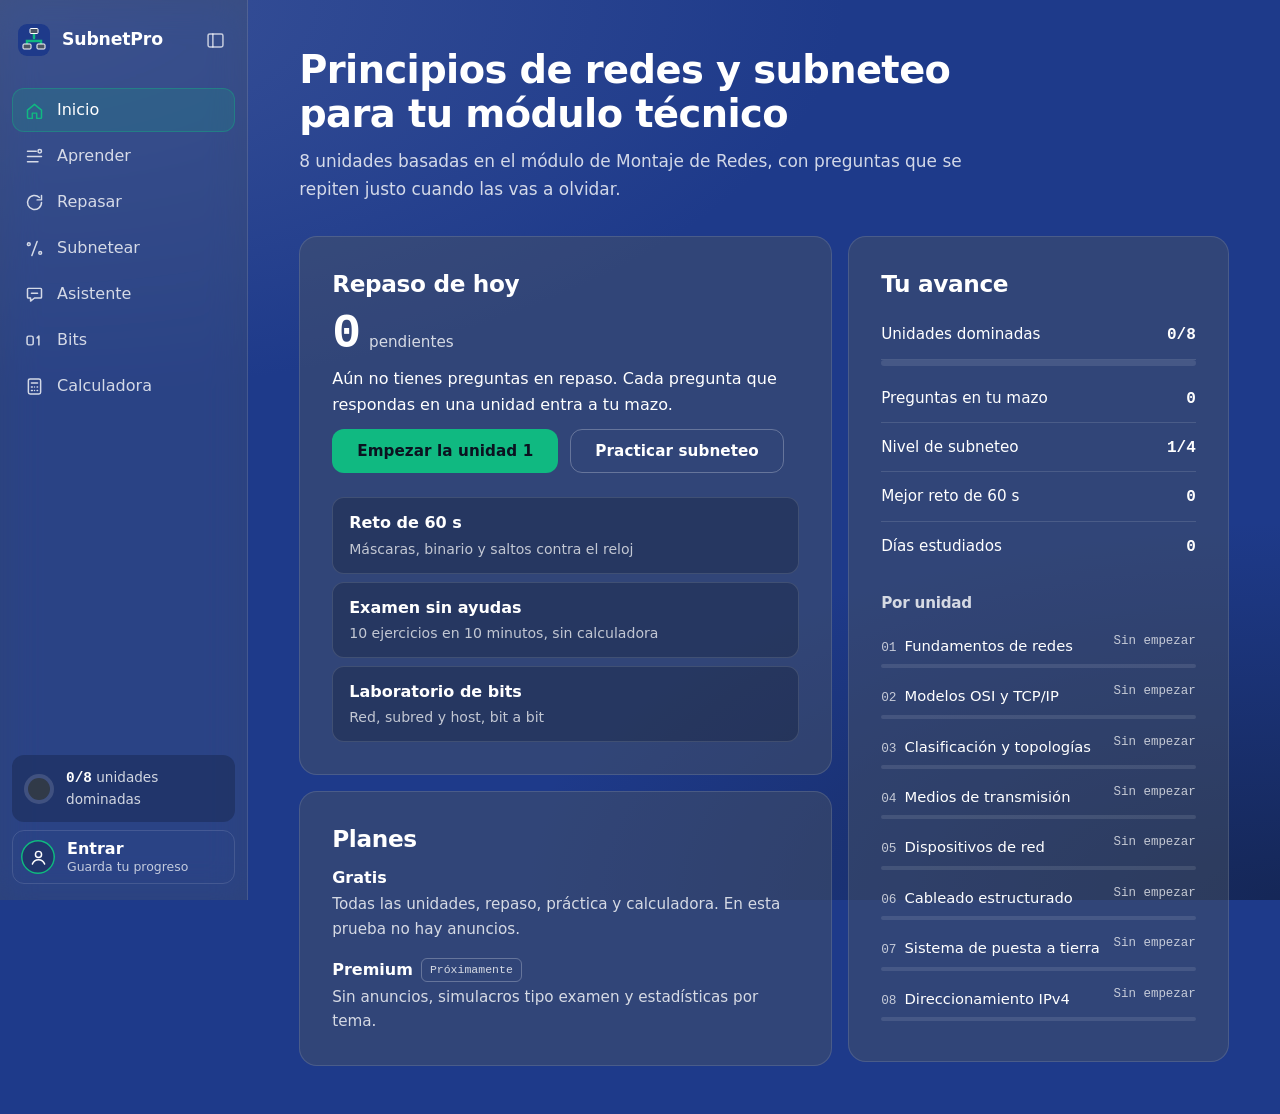
==== commit 8557c663: "Paletas elegibles, cifras estables y ajustes táctiles - 10 paletas 60/30/10 en Mi cuenta > Aparienci" ====
--- a/index.html
+++ b/index.html
@@ -16,6 +16,7 @@
   <link rel="manifest" href="manifest.webmanifest">
   <link rel="icon" href="favicon.svg" type="image/svg+xml">
   <link rel="apple-touch-icon" href="icons/icon-192.png">
+  <script src="js/theme-boot.js"></script>
   <link rel="stylesheet" href="css/app.css">
   <script type="module" src="js/app.js"></script>
 </head>
--- a/css/app.css
+++ b/css/app.css
@@ -1,7 +1,15 @@
-/* Paleta 60/30/10 tomada de la imagen del cliente:
-   60 % azul marino (fondo), 30 % gris pizarra (paneles), 10 % verde esmeralda (acción y progreso).
-   Rojo carmesí solo para respuestas incorrectas. Blanco y tinta solo para texto.
-   La profundidad sale de sombras del mismo azul mezclado con tinta, no de colores nuevos. */
+/* =========================================================================
+   SubnetPro · hoja de estilos
+   Orden: 1 variables y base · 2 estructura · 3 componentes · 4 vistas · 5 responsive
+
+   Paleta 60/30/10 tomada de la imagen del cliente:
+   60 % azul marino (fondo) · 30 % gris pizarra (superficies translúcidas) · 10 % esmeralda (acción y progreso).
+   Carmesí solo para errores. Blanco y tinta solo para texto. La profundidad sale de transparencias
+   del mismo azul y gris, no de colores nuevos.
+   ========================================================================= */
+
+/* ---------- 1. Variables y base ---------- */
+
 :root {
   --navy: #1E3A8A;
   --slate: #4B5563;
@@ -10,37 +18,56 @@
   --white: #FFFFFF;
   --ink: #0B1220;
 
-  --text-soft: rgba(255, 255, 255, 0.86);
-  --line: rgba(255, 255, 255, 0.22);
-  --line-strong: rgba(255, 255, 255, 0.5);
+  --navy-deep: color-mix(in srgb, var(--navy) 52%, var(--ink));
+  --navy-lift: color-mix(in srgb, var(--navy) 88%, var(--white));
+
+  /* Superficies: el gris pizarra deja pasar el azul de fondo. */
+  --surface: color-mix(in srgb, var(--slate) 44%, transparent);
+  --surface-hover: color-mix(in srgb, var(--slate) 54%, transparent);
+  --well: rgba(11, 18, 32, 0.26);            /* campos y cajas internas */
+  --tint-ok: color-mix(in srgb, var(--emerald) 16%, transparent);
+
+  --text: #FFFFFF;
+  --text-soft: rgba(255, 255, 255, 0.8);
+  --text-faint: rgba(255, 255, 255, 0.72);
+  --line: rgba(255, 255, 255, 0.12);
+  --line-strong: rgba(255, 255, 255, 0.26);
+  --line-hover: rgba(255, 255, 255, 0.45);
 
   --font: system-ui, -apple-system, "Segoe UI", Roboto, "Helvetica Neue", Arial, sans-serif;
   --mono: ui-monospace, "Cascadia Mono", "SFMono-Regular", Consolas, "Liberation Mono", monospace;
 
-  --navy-deep: color-mix(in srgb, var(--navy) 52%, var(--ink));
-  --navy-lift: color-mix(in srgb, var(--navy) 88%, var(--white));
-  --glass: color-mix(in srgb, var(--slate) 58%, transparent);
-  --e1: inset 0 1px 0 rgba(255, 255, 255, 0.08), 0 10px 24px -14px rgba(11, 18, 32, 0.75);
-  --e2: inset 0 1px 0 rgba(255, 255, 255, 0.1), 0 24px 48px -20px rgba(11, 18, 32, 0.85);
-
-  --r-sm: 10px;
-  --r: 16px;
-  --r-lg: 24px;
+  --r-xs: 8px;
+  --r-sm: 12px;
+  --r: 18px;
+  --r-lg: 26px;
   --s1: 4px; --s2: 8px; --s3: 12px; --s4: 16px; --s5: 24px; --s6: 32px; --s7: 48px;
   --wrap: 1120px;
-  --nav-h: 64px;
-}
+  --ease: cubic-bezier(.2, .7, .2, 1);
+  --shadow-float: 0 18px 40px -22px rgba(11, 18, 32, 0.9);
+}
+
+/* Paletas que el usuario puede elegir en Mi cuenta. Cada una cambia solo el 60, el 30 y el 10. */
+[data-theme="obsidiana"] { --navy: #0F172A; --slate: #334155; --emerald: #38BDF8; }
+[data-theme="grafito"]   { --navy: #18181B; --slate: #3F3F46; --emerald: #F59E0B; }
+[data-theme="abismo"]    { --navy: #1E1B4B; --slate: #374151; --emerald: #A78BFA; }
+[data-theme="bosque"]    { --navy: #064E3B; --slate: #374151; --emerald: #34D399; }
+[data-theme="carbon"]    { --navy: #111827; --slate: #374151; --emerald: #FB7185; }
+[data-theme="turquesa"]  { --navy: #164E63; --slate: #334155; --emerald: #2DD4BF; }
+[data-theme="lima"]      { --navy: #090D16; --slate: #27272A; --emerald: #A3E635; }
+[data-theme="indigo"]    { --navy: #172554; --slate: #334155; --emerald: #FBBF24; }
+[data-theme="ciruela"]   { --navy: #2E1065; --slate: #3F3F46; --emerald: #F472B6; }
 
 *, *::before, *::after { box-sizing: border-box; }
 html { -webkit-text-size-adjust: 100%; }
 body {
   margin: 0;
   min-height: 100dvh;
-  color: var(--white);
-  font: 16px/1.55 var(--font);
+  color: var(--text);
+  font: 16px/1.6 var(--font);
   -webkit-tap-highlight-color: transparent;
   overscroll-behavior-y: none;
-  /* Un solo azul con caída de luz: da fondo a la barra de vidrio sin sumar colores. */
+  /* Un solo azul con caída de luz: da profundidad sin sumar colores. */
   background:
     radial-gradient(120% 80% at 0% 0%, var(--navy-lift) 0%, transparent 55%),
     radial-gradient(100% 70% at 100% 100%, var(--navy-deep) 0%, transparent 60%),
@@ -48,365 +75,527 @@
   background-attachment: fixed;
 }
 img { max-width: 100%; display: block; }
-h1, h2, h3 { line-height: 1.2; margin: 0 0 var(--s3); }
-h1 { font-size: clamp(1.75rem, 1.2rem + 2.2vw, 2.6rem); letter-spacing: -0.01em; }
-h2 { font-size: clamp(1.3rem, 1.1rem + 0.8vw, 1.6rem); }
-h3 { font-size: 1.1rem; }
+h1, h2, h3 { margin: 0 0 var(--s3); font-weight: 700; letter-spacing: -0.015em; text-wrap: balance; }
+h1 { font-size: clamp(1.7rem, 1.25rem + 1.8vw, 2.4rem); line-height: 1.15; }
+h2 { font-size: clamp(1.2rem, 1.05rem + 0.6vw, 1.45rem); line-height: 1.25; }
+h3 { font-size: 1.05rem; line-height: 1.3; }
 p { margin: 0 0 var(--s3); }
-a { color: var(--white); text-underline-offset: 3px; }
-code, .mono { font-family: var(--mono); }
+a { color: var(--text); text-underline-offset: 3px; text-decoration-thickness: 1px; }
+code, .mono { font-family: var(--mono); font-size: 0.95em; font-variant-numeric: tabular-nums; }
+/* Cifras de ancho fijo: relojes y contadores no "vibran" al cambiar de dígito. */
+.drill__clock, .today__num, .unit__n, .stat b, .result__score, .nav__count, .rail__progress b, td, .kv dd, .step__ans, .explorer__ip, .bit__v, .strip__bit, .andbit, .exam__dot, .unitbar__pct, .eyebrow-num { font-variant-numeric: tabular-nums; }
+small { font-size: 0.85rem; }
 [hidden] { display: none !important; }
 
-a[href], button:not(:disabled), summary, select, label[for], input[type="radio"], input[type="checkbox"] { cursor: pointer; }
-button:disabled { cursor: not-allowed; opacity: 0.6; }
+/* Mantener presionado un control no debe seleccionar su texto; lecciones y resultados sí se pueden copiar. */
+.nav a, .btn, .seg button, .chip, .bit, .opt, .andbit, .strip__bit, .exam__dot, .fb__choice, .chip-user, .quick__item, .theme { -webkit-user-select: none; user-select: none; -webkit-touch-callout: none; }
+
+a[href], button:not(:disabled), summary, select, label[for], input[type="radio"], input[type="checkbox"], input[type="range"] { cursor: pointer; }
+button:disabled { cursor: not-allowed; opacity: 0.55; }
 
 :focus-visible {
-  outline: 3px solid var(--white);
+  outline: 2px solid var(--white);
   outline-offset: 2px;
-  box-shadow: 0 0 0 6px var(--emerald);
-  border-radius: var(--r-sm);
-}
+  box-shadow: 0 0 0 5px color-mix(in srgb, var(--emerald) 55%, transparent);
+  border-radius: var(--r-xs);
+}
+/* Los títulos reciben foco por código al cambiar de vista; no son controles. */
+[tabindex="-1"]:focus { outline: none; box-shadow: none; }
 
 .skip {
   position: absolute; left: var(--s4); top: -60px; z-index: 50;
-  background: var(--white); color: var(--ink); padding: var(--s2) var(--s4); border-radius: var(--r-sm);
-  font-weight: 700;
+  background: var(--white); color: var(--ink); padding: var(--s2) var(--s4); border-radius: var(--r-xs); font-weight: 700;
 }
 .skip:focus { top: var(--s3); }
-
-.wrap { width: 100%; max-width: var(--wrap); margin-inline: auto; padding-inline: var(--s5); }
-.main { width: 100%; max-width: var(--wrap); margin-inline: auto; padding: var(--s6) clamp(16px, 4vw, 48px) var(--s7); outline: none; }
-
-/* Estructura de app: barra lateral de vidrio en escritorio, barra flotante abajo en el celular */
+.visually-hidden { position: absolute !important; width: 1px; height: 1px; overflow: hidden; clip: rect(0 0 0 0); white-space: nowrap; }
 .sprite { position: absolute; width: 0; height: 0; overflow: hidden; }
-.shell { display: grid; grid-template-columns: var(--rail-w, 248px) minmax(0, 1fr); min-height: 100dvh; transition: grid-template-columns .25s ease; }
+.muted { color: var(--text-soft); }
+
+/* ---------- 2. Estructura: barra lateral, barra superior y área principal ---------- */
+
+.shell { display: grid; grid-template-columns: var(--rail-w, 248px) minmax(0, 1fr); min-height: 100dvh; transition: grid-template-columns .25s var(--ease); }
 .shell.is-collapsed { --rail-w: 84px; }
 .stage { min-width: 0; display: flex; flex-direction: column; }
+.main { width: 100%; max-width: var(--wrap); margin-inline: auto; padding: var(--s7) clamp(16px, 4vw, 56px) var(--s7); outline: none; }
 
 .rail {
   position: sticky; top: 0; height: 100dvh; z-index: 20;
   display: flex; flex-direction: column; gap: var(--s5);
   padding: var(--s4) var(--s3);
-  background: var(--glass);
-  -webkit-backdrop-filter: blur(18px) saturate(1.3);
-  backdrop-filter: blur(18px) saturate(1.3);
+  background: color-mix(in srgb, var(--slate) 36%, transparent);
+  -webkit-backdrop-filter: blur(18px) saturate(1.2);
+  backdrop-filter: blur(18px) saturate(1.2);
   border-right: 1px solid var(--line);
-  box-shadow: 16px 0 40px -28px rgba(11, 18, 32, 0.9);
 }
 .rail__top { display: flex; align-items: center; justify-content: space-between; gap: var(--s2); min-height: 48px; }
-.brand { display: inline-flex; align-items: center; gap: var(--s3); font-weight: 800; font-size: 1.15rem; text-decoration: none; min-height: 44px; padding-left: 6px; }
-.brand img { border-radius: 9px; box-shadow: var(--e1); }
+.brand { display: inline-flex; align-items: center; gap: var(--s3); font-weight: 700; font-size: 1.08rem; text-decoration: none; min-height: 44px; padding-left: 6px; letter-spacing: -0.01em; }
+.brand img { border-radius: 9px; }
 .rail__toggle {
   width: 40px; height: 40px; display: grid; place-items: center; flex: none;
-  border-radius: var(--r-sm); border: 1px solid transparent; background: transparent; color: var(--text-soft);
+  border-radius: var(--r-xs); border: 1px solid transparent; background: transparent; color: var(--text-faint);
   transition: background-color .15s, color .15s;
 }
-.rail__toggle:hover { background: rgba(255, 255, 255, 0.1); color: var(--white); }
-.rail svg, .appbar svg { width: 22px; height: 22px; flex: none; fill: none; stroke: currentColor; stroke-width: 1.8; stroke-linecap: round; stroke-linejoin: round; }
-
-.nav { display: grid; gap: var(--s1); }
+.rail__toggle:hover { background: rgba(255, 255, 255, 0.07); color: var(--text); }
+.rail svg, .appbar svg, .chip-user__avatar svg { width: 21px; height: 21px; flex: none; fill: none; stroke: currentColor; stroke-width: 1.7; stroke-linecap: round; stroke-linejoin: round; }
+
+.nav { display: grid; gap: 2px; }
 .nav a {
   position: relative; display: flex; align-items: center; gap: var(--s3);
-  min-height: 46px; padding: 0 var(--s3); border-radius: var(--r-sm);
-  text-decoration: none; font-weight: 600; color: var(--text-soft);
-  transition: background-color .15s, color .15s, transform .12s;
-}
-.nav a:hover { color: var(--white); background: rgba(255, 255, 255, 0.08); }
-.nav a:active { transform: scale(0.98); }
-.nav a[aria-current="page"] { color: var(--white); background: var(--navy); box-shadow: var(--e1); }
+  min-height: 44px; padding: 0 var(--s3); border-radius: var(--r-sm);
+  text-decoration: none; font-weight: 500; color: var(--text-soft);
+  transition: background-color .15s, color .15s;
+}
+.nav a:hover { color: var(--text); background: rgba(255, 255, 255, 0.06); }
+.nav a[aria-current="page"] { color: var(--text); background: var(--tint-ok); box-shadow: inset 0 0 0 1px color-mix(in srgb, var(--emerald) 35%, transparent); }
 .nav a[aria-current="page"] svg { color: var(--emerald); }
 .nav__count {
-  margin-left: auto; min-width: 22px; height: 22px; padding: 0 6px; border-radius: 11px;
-  background: var(--emerald); color: var(--ink); font-size: 0.78rem; font-weight: 800;
-  display: inline-grid; place-items: center;
-}
-
-.rail__foot { margin-top: auto; display: grid; gap: var(--s3); }
-.rail__progress { display: flex; align-items: center; gap: var(--s3); padding: var(--s3); border-radius: var(--r-sm); background: rgba(11, 18, 32, 0.22); font-size: 0.9rem; color: var(--text-soft); }
-.rail__progress b { color: var(--white); font-family: var(--mono); }
-.ring { --p: 0; width: 34px; height: 34px; flex: none; border-radius: 50%; display: grid; place-items: center;
-  background: conic-gradient(var(--emerald) calc(var(--p) * 1%), rgba(255, 255, 255, 0.16) 0); }
-.ring::after { content: ""; width: 24px; height: 24px; border-radius: 50%; background: color-mix(in srgb, var(--slate) 70%, var(--ink)); }
+  margin-left: auto; min-width: 20px; height: 20px; padding: 0 6px; border-radius: 10px;
+  background: var(--emerald); color: var(--ink); font: 700 0.72rem/20px var(--font); text-align: center;
+}
+
+.rail__foot { margin-top: auto; display: grid; gap: var(--s2); }
+.rail__progress { display: flex; align-items: center; gap: var(--s3); padding: var(--s3); border-radius: var(--r-sm); background: var(--well); font-size: 0.85rem; color: var(--text-soft); }
+.rail__progress b { color: var(--text); font: 600 0.9rem var(--mono); }
+.ring { --p: 0; width: 30px; height: 30px; flex: none; border-radius: 50%; display: grid; place-items: center;
+  background: conic-gradient(var(--emerald) calc(var(--p) * 1%), rgba(255, 255, 255, 0.14) 0); }
+.ring::after { content: ""; width: 22px; height: 22px; border-radius: 50%; background: color-mix(in srgb, var(--slate) 60%, var(--ink)); }
 .ring__fill { display: none; }
 .chip-user {
   display: flex; align-items: center; gap: var(--s3); min-height: 52px; padding: var(--s2);
   border-radius: var(--r-sm); text-decoration: none; border: 1px solid var(--line);
   transition: background-color .15s, border-color .15s;
 }
-.chip-user:hover { background: rgba(255, 255, 255, 0.08); border-color: var(--line-strong); }
-.chip-user[aria-current="page"] { border-color: var(--emerald); }
+.chip-user:hover { background: rgba(255, 255, 255, 0.05); border-color: var(--line-strong); }
+.chip-user[aria-current="page"] { border-color: color-mix(in srgb, var(--emerald) 60%, transparent); }
 .chip-user__avatar {
-  width: 36px; height: 36px; flex: none; border-radius: 50%; display: grid; place-items: center;
-  background: var(--navy); color: var(--white); font-weight: 800; box-shadow: inset 0 0 0 2px var(--emerald);
-}
-.chip-user__avatar svg { width: 20px; height: 20px; fill: none; stroke: currentColor; stroke-width: 1.8; stroke-linecap: round; stroke-linejoin: round; }
+  width: 34px; height: 34px; flex: none; border-radius: 50%; display: grid; place-items: center;
+  background: var(--well); color: var(--text); font-weight: 700; box-shadow: inset 0 0 0 1.5px var(--emerald);
+}
 .chip-user__text { display: grid; line-height: 1.25; min-width: 0; }
-.chip-user__text b { overflow: hidden; text-overflow: ellipsis; white-space: nowrap; }
-.chip-user__text small { color: var(--text-soft); overflow: hidden; text-overflow: ellipsis; white-space: nowrap; }
-
-/* Barra contraída: solo iconos, las etiquetas siguen disponibles para lectores de pantalla */
+.chip-user__text b { font-weight: 600; overflow: hidden; text-overflow: ellipsis; white-space: nowrap; }
+.chip-user__text small { color: var(--text-faint); font-size: 0.78rem; overflow: hidden; text-overflow: ellipsis; white-space: nowrap; }
+
+/* Barra contraída: solo iconos; las etiquetas siguen ahí para lectores de pantalla. */
 .shell.is-collapsed .rail__label { position: absolute; width: 1px; height: 1px; overflow: hidden; clip: rect(0 0 0 0); white-space: nowrap; }
 .shell.is-collapsed .rail__top { flex-direction: column; }
 .shell.is-collapsed .brand { padding-left: 0; }
 .shell.is-collapsed .nav a, .shell.is-collapsed .chip-user, .shell.is-collapsed .rail__progress { justify-content: center; padding-inline: 0; }
-.shell.is-collapsed .nav__count { position: absolute; top: 4px; right: 8px; margin: 0; min-width: 18px; height: 18px; font-size: 0.7rem; }
+.shell.is-collapsed .nav__count { position: absolute; top: 3px; right: 8px; margin: 0; min-width: 16px; height: 16px; line-height: 16px; font-size: 0.65rem; }
 .shell.is-collapsed .rail__toggle svg { transform: scaleX(-1); }
 
 .appbar { display: none; }
 
-/* Botones: un primario esmeralda, un secundario de borde, uno de peligro */
+/* ---------- 3. Componentes ---------- */
+
+/* Superficie base */
+.panel {
+  background: var(--surface);
+  border: 1px solid var(--line);
+  border-radius: var(--r);
+  padding: var(--s6);
+}
+.panel + .panel { margin-top: var(--s4); }
+
+/* Encabezado de vista */
+.view-head { margin-bottom: var(--s6); max-width: 68ch; }
+.view-head h1 { margin-bottom: var(--s3); }
+.view-head .row { margin-top: var(--s4); }
+.lead { font-size: 1.06rem; color: var(--text-soft); line-height: 1.65; }
+.eyebrow-num { font: 500 0.82rem var(--mono); color: var(--text-faint); }
+.back { display: inline-flex; align-items: center; min-height: 44px; margin-bottom: var(--s2); color: var(--text-soft); text-decoration: none; font-size: 0.95rem; }
+.back:hover { color: var(--text); text-decoration: underline; }
+
+/* Botones */
 .btn {
   display: inline-flex; align-items: center; justify-content: center; gap: var(--s2);
   min-height: 44px; padding: 0 var(--s5); border-radius: var(--r-sm);
-  border: 2px solid transparent; font: 700 1rem/1 var(--font); text-decoration: none;
-  transition: transform .12s, filter .15s, background-color .15s, border-color .15s;
+  border: 1px solid transparent; font: 600 0.95rem/1 var(--font); text-decoration: none; letter-spacing: 0.005em;
+  transition: background-color .15s, border-color .15s, color .15s, transform .1s, filter .15s;
 }
 .btn:active:not(:disabled) { transform: scale(0.98); }
 .btn--primary { background: var(--emerald); color: var(--ink); }
-.btn--primary:hover:not(:disabled) { filter: brightness(1.08); }
-.btn--ghost { background: transparent; color: var(--white); border-color: var(--line-strong); }
-.btn--ghost:hover:not(:disabled) { border-color: var(--white); background: rgba(255, 255, 255, 0.08); }
+.btn--primary:hover:not(:disabled) { filter: brightness(1.07); }
+.btn--ghost { background: transparent; color: var(--text); border-color: var(--line-strong); }
+.btn--ghost:hover:not(:disabled) { border-color: var(--line-hover); background: rgba(255, 255, 255, 0.05); }
 .btn--danger { background: var(--crimson); color: var(--white); }
 .btn--danger:hover:not(:disabled) { filter: brightness(1.1); }
-.btn--sm { min-height: 44px; padding: 0 var(--s4); font-size: 0.95rem; }
+.btn--sm { padding: 0 var(--s4); font-size: 0.9rem; }
+.btn--block { width: 100%; }
+.btn--google { background: var(--white); color: #1F1F1F; border-color: #DADCE0; gap: var(--s3); }
+.btn--google:hover:not(:disabled) { background: #F4F5F7; }
+.btn--onpanel { align-self: flex-start; border-color: rgba(255, 255, 255, 0.6); }
+.g-logo { width: 20px; height: 20px; }
+.link-btn {
+  justify-self: start; min-height: 44px; padding: 0; border: 0; background: none; color: var(--text-soft);
+  font: 500 0.92rem var(--font); text-decoration: underline; text-underline-offset: 4px;
+}
+.link-btn:hover { color: var(--text); }
+.icon-btn {
+  width: 44px; height: 44px; border-radius: var(--r-xs); border: 1px solid var(--line-strong);
+  background: transparent; color: var(--text); font: 600 1.05rem/1 var(--mono);
+  transition: border-color .15s, background-color .15s;
+}
+.icon-btn:hover { border-color: var(--line-hover); background: rgba(255, 255, 255, 0.05); }
 .row { display: flex; flex-wrap: wrap; gap: var(--s3); align-items: center; }
-
-/* Paneles: el 30 % gris */
-.panel {
-  background: var(--slate); border: 1px solid var(--line); border-radius: var(--r);
-  padding: var(--s5); box-shadow: var(--e1);
-}
-.panel + .panel { margin-top: var(--s4); }
-
-/* Encabezado de vista con el motivo de la barra CIDR */
-.view-head { margin-bottom: var(--s6); max-width: 760px; }
-.view-head h1::before, .view-head h2::before {
-  content: "/"; font-family: var(--mono); color: var(--emerald); margin-right: 0.3em;
-}
-.lead { font-size: 1.1rem; color: var(--text-soft); }
-.eyebrow-num { font-family: var(--mono); color: var(--text-soft); font-size: 0.9rem; }
+.order-actions { margin-top: var(--s5); }
+
+/* Etiquetas */
+.tag {
+  display: inline-block; font: 500 0.72rem/1 var(--mono); padding: 5px 8px; border-radius: 6px;
+  border: 1px solid var(--line-strong); color: var(--text-soft);
+}
+.tag--ok { background: var(--tint-ok); color: var(--text); border-color: color-mix(in srgb, var(--emerald) 60%, transparent); }
+
+/* Segmentos */
+.seg { display: inline-flex; flex-wrap: wrap; gap: 2px; padding: 3px; border: 1px solid var(--line); border-radius: var(--r-sm); background: var(--well); }
+.seg button {
+  min-height: 40px; padding: 0 var(--s4); border: 1px solid transparent; border-radius: 9px;
+  background: transparent; color: var(--text-soft); font: 500 0.9rem/1 var(--font);
+  transition: background-color .15s, color .15s, border-color .15s;
+}
+.seg button:hover { color: var(--text); background: rgba(255, 255, 255, 0.05); }
+.seg button[aria-pressed="true"] { color: var(--text); background: var(--tint-ok); border-color: color-mix(in srgb, var(--emerald) 55%, transparent); }
+
+/* Formularios */
+.field { display: grid; gap: 6px; }
+.field label { font-weight: 600; font-size: 0.92rem; }
+.field label small, .field small { font-weight: 400; color: var(--text-faint); }
+.input, .select {
+  min-height: 46px; width: 100%; padding: 0 var(--s3);
+  background: var(--well); color: var(--text);
+  border: 1px solid var(--line-strong); border-radius: var(--r-xs);
+  font: 500 1rem/1 var(--mono);
+  transition: border-color .15s, box-shadow .15s, background-color .15s;
+}
+.input--text, textarea.input { font-family: var(--font); }
+.input::placeholder { color: var(--text-faint); }
+.input:hover, .select:hover { border-color: var(--line-hover); }
+.input:focus, .select:focus { outline: none; border-color: var(--emerald); box-shadow: 0 0 0 3px color-mix(in srgb, var(--emerald) 25%, transparent); }
+.input[aria-invalid="true"] { border-color: var(--crimson); box-shadow: 0 0 0 3px rgba(185, 28, 28, 0.28); }
+.err {
+  justify-self: start; color: var(--text); font-size: 0.85rem; font-weight: 500;
+  padding-left: var(--s2); border-left: 3px solid var(--crimson); line-height: 1.4;
+}
+.hint { color: var(--text-faint); font-size: 0.88rem; margin: 0; }
+.grid-form { display: grid; grid-template-columns: repeat(auto-fit, minmax(180px, 1fr)); gap: var(--s4); align-items: end; }
+.form-narrow { max-width: 560px; }
+.form-narrow .field + .field { margin-top: var(--s4); }
+
+/* Avisos */
+.notice { margin: var(--s4) 0 0; padding: var(--s3) var(--s4); border-radius: var(--r-sm); border: 1px solid var(--line-strong); background: var(--well); font-size: 0.95rem; }
+.notice--error { border-color: var(--crimson); box-shadow: inset 3px 0 0 var(--crimson); }
+.notice--ok { border-color: color-mix(in srgb, var(--emerald) 50%, transparent); background: var(--tint-ok); }
+.notice__btn { margin-left: var(--s3); }
+.view-head + .notice, .auth-wrap > .notice { margin: 0 0 var(--s5); }
+
+/* Barras de progreso */
+.bar { height: 6px; background: rgba(255, 255, 255, 0.1); border-radius: 3px; overflow: hidden; }
+.bar > span { display: block; height: 100%; width: 0; background: var(--emerald); border-radius: 3px; transition: width .4s var(--ease); }
+
+/* Pares clave-valor */
+.kv { display: grid; grid-template-columns: repeat(auto-fit, minmax(190px, 1fr)); gap: var(--s2); margin-top: var(--s4); }
+.kv div { background: var(--well); border: 1px solid var(--line); border-radius: var(--r-xs); padding: var(--s3) var(--s4); }
+.kv dt { font-size: 0.8rem; color: var(--text-faint); }
+.kv dd { margin: 2px 0 0; font: 600 0.98rem/1.35 var(--mono); word-break: break-all; }
+
+/* Tabla */
+.table-wrap { overflow-x: auto; border: 1px solid var(--line); border-radius: var(--r-sm); margin-top: var(--s4); }
+table { border-collapse: collapse; width: 100%; min-width: 640px; font-size: 0.9rem; }
+th, td { text-align: left; padding: 10px 14px; border-bottom: 1px solid var(--line); white-space: nowrap; }
+th { background: var(--well); position: sticky; top: 0; font-weight: 600; font-size: 0.82rem; color: var(--text-soft); }
+td { font-family: var(--mono); }
+tbody tr:last-child td { border-bottom: 0; }
+tbody tr:hover { background: rgba(255, 255, 255, 0.04); }
+
+/* Estados vacíos, de error y de carga */
+.state { text-align: left; max-width: 620px; }
+.sk { background: rgba(255, 255, 255, 0.07); border-radius: var(--r-xs); position: relative; overflow: hidden; }
+.sk::after {
+  content: ""; position: absolute; inset: 0;
+  background: linear-gradient(90deg, transparent, rgba(255, 255, 255, 0.08), transparent);
+  transform: translateX(-100%); animation: shimmer 1.3s ease-in-out infinite;
+}
+.sk-line { height: 12px; margin-bottom: var(--s3); }
+.sk-title { height: 30px; width: min(460px, 80%); margin-bottom: var(--s4); }
+.sk-card { height: 150px; border-radius: var(--r); }
+.sk-grid { display: grid; grid-template-columns: repeat(2, 1fr); gap: var(--s4); margin-top: var(--s6); }
+.sk-w90 { width: 90%; } .sk-w70 { width: 70%; } .sk-w40 { width: 40%; margin-bottom: 0; }
+.sk-inline { display: inline-block; width: 200px; height: 12px; margin: 0; vertical-align: middle; }
+@keyframes shimmer { to { transform: translateX(100%); } }
+
+/* Entrada de vista: un solo movimiento corto */
+.enter { animation: enter .24s var(--ease); }
+@keyframes enter { from { opacity: 0; transform: translateY(4px); } to { opacity: 1; transform: none; } }
+
+/* Diálogos */
+dialog {
+  border: 1px solid var(--line-strong); border-radius: var(--r); padding: 0; max-width: 460px; width: calc(100% - 32px);
+  background: color-mix(in srgb, var(--slate) 70%, var(--navy-deep)); color: var(--text); box-shadow: var(--shadow-float);
+}
+dialog::backdrop { background: rgba(11, 18, 32, 0.66); }
+.dialog { padding: var(--s6); }
+
+/* ---------- 4. Vistas ---------- */
 
 /* Inicio */
-.home { display: grid; grid-template-columns: 1.4fr 1fr; gap: var(--s5); align-items: start; }
-.today { padding: var(--s6); }
-.today__num { font-family: var(--mono); font-size: clamp(3rem, 2rem + 4vw, 4.5rem); font-weight: 800; line-height: 1; margin-bottom: var(--s2); }
-.today__num small { font-size: 1rem; font-weight: 600; color: var(--text-soft); font-family: var(--font); margin-left: var(--s2); }
-.stats { display: grid; gap: var(--s4); }
-.stat { display: flex; justify-content: space-between; align-items: baseline; gap: var(--s3); padding-block: var(--s3); border-bottom: 1px solid var(--line); }
+.home { display: grid; grid-template-columns: 1.4fr 1fr; gap: var(--s4); align-items: start; }
+.home > div { min-width: 0; }
+.today__num { font: 600 clamp(2.2rem, 1.8rem + 2vw, 3rem)/1 var(--mono); margin-bottom: var(--s2); }
+.today__num small { font: 500 0.95rem var(--font); color: var(--text-soft); margin-left: var(--s2); }
+.stats { display: grid; }
+.stat { display: flex; justify-content: space-between; align-items: baseline; gap: var(--s3); padding-block: var(--s3); border-bottom: 1px solid var(--line); font-size: 0.95rem; }
 .stat:last-child { border-bottom: 0; }
-.stat b { font-family: var(--mono); font-size: 1.3rem; }
-.bar { height: 10px; background: var(--navy); border-radius: 5px; overflow: hidden; border: 1px solid var(--line); }
-.bar > span { display: block; height: 100%; width: 0; background: var(--emerald); transition: width .4s ease; }
-.plan { margin-top: var(--s5); }
-.home > div { min-width: 0; }
+.stat b { font: 600 1rem var(--mono); }
+.stats > div > .bar { margin-bottom: var(--s2); }
+.plan { margin-top: var(--s4); }
 .plan dl { margin: 0; }
-.plan dt { font-weight: 700; display: flex; gap: var(--s2); align-items: center; }
-.plan dd { margin: 0 0 var(--s4); color: var(--text-soft); }
+.plan dt { font-weight: 600; display: flex; gap: var(--s2); align-items: center; }
+.plan dd { margin: 2px 0 var(--s4); color: var(--text-soft); font-size: 0.95rem; }
 .plan dd:last-child { margin-bottom: 0; }
-.tag {
-  display: inline-block; font: 700 0.75rem/1 var(--mono); padding: 5px 8px; border-radius: 4px;
-  border: 1px solid var(--line-strong); color: var(--white); letter-spacing: 0.02em;
-}
-.tag--ok { background: var(--emerald); color: var(--ink); border-color: var(--emerald); }
-
-/* Lista de unidades */
-.units { list-style: none; padding: 0; margin: 0; display: grid; grid-template-columns: repeat(2, 1fr); gap: var(--s4); }
+.quick { display: grid; gap: var(--s2); margin-top: var(--s5); }
+.quick__item {
+  display: grid; gap: 2px; padding: var(--s3) var(--s4); border-radius: var(--r-sm); text-decoration: none;
+  background: var(--well); border: 1px solid var(--line); transition: border-color .15s, background-color .15s;
+}
+.quick__item:hover { border-color: var(--line-strong); background: rgba(11, 18, 32, 0.34); }
+.quick__item b { font-weight: 600; }
+.quick__item span { color: var(--text-faint); font-size: 0.88rem; }
+.unitbars__h { margin-top: var(--s5); font-size: 0.95rem; color: var(--text-soft); font-weight: 600; }
+.unitbars { list-style: none; margin: 0; padding: 0; display: grid; }
+.unitbar { display: grid; grid-template-columns: 1fr auto; gap: 6px var(--s3); padding: var(--s2) 0; text-decoration: none; min-height: 44px; }
+.unitbar:hover .unitbar__name { text-decoration: underline; }
+.unitbar__name { font-size: 0.92rem; }
+.unitbar__n { color: var(--text-faint); margin-right: var(--s2); font-size: 0.8rem; }
+.unitbar__pct { font: 500 0.78rem var(--mono); color: var(--text-faint); }
+.unitbar__bar { grid-column: 1 / -1; height: 4px; }
+.nudge p { margin: 0 0 var(--s3); }
+
+/* Unidades */
+.units { list-style: none; padding: 0; margin: 0; display: grid; grid-template-columns: repeat(2, 1fr); gap: var(--s3); }
 .unit {
-  display: grid; grid-template-columns: auto 1fr; gap: var(--s4); align-items: start;
-  background: var(--slate); border: 1px solid var(--line); border-radius: var(--r); padding: var(--s5);
-  text-decoration: none; height: 100%;
-  transition: transform .15s ease, border-color .15s;
-}
-.unit:hover { transform: translateY(-2px); border-color: var(--line-strong); }
-.unit__n { font: 800 1.6rem/1 var(--mono); color: var(--emerald); min-width: 2ch; }
+  display: grid; grid-template-columns: auto 1fr; gap: var(--s4); align-items: start; height: 100%;
+  background: var(--surface); border: 1px solid var(--line); border-radius: var(--r); padding: var(--s5);
+  text-decoration: none; transition: border-color .15s, background-color .15s;
+}
+.unit:hover { border-color: var(--line-strong); background: var(--surface-hover); }
+.unit__n { font: 600 1.1rem/1.4 var(--mono); color: var(--text-soft); min-width: 2ch; }
 .unit h3 { margin-bottom: var(--s1); }
-.unit p { color: var(--text-soft); margin-bottom: var(--s3); }
-.unit__meta { display: flex; flex-wrap: wrap; gap: var(--s2); align-items: center; }
+.unit p { color: var(--text-soft); margin-bottom: var(--s3); font-size: 0.95rem; }
+.unit__meta { display: flex; flex-wrap: wrap; gap: 6px; align-items: center; }
 
 /* Lección */
-.lesson { display: grid; grid-template-columns: 1fr 320px; gap: var(--s5); align-items: start; }
+.lesson { display: grid; grid-template-columns: 1fr 320px; gap: var(--s4); align-items: start; }
 .points { margin: 0; padding-left: 1.2em; }
-.points li { margin-bottom: var(--s3); }
-.points li::marker { color: var(--emerald); font-weight: 700; }
-.aside-actions { position: sticky; top: calc(var(--nav-h) + var(--s4)); }
-.back { display: inline-flex; align-items: center; min-height: 44px; margin-bottom: var(--s3); color: var(--text-soft); }
-.back:hover { color: var(--white); }
-
-/* Pregunta */
+.points li { margin-bottom: var(--s3); line-height: 1.65; }
+.points li::marker { color: var(--emerald); font-weight: 600; }
+.aside-actions { position: sticky; top: var(--s5); }
+
+/* Preguntas */
 .quiz { max-width: 760px; }
-.quiz__top { display: flex; justify-content: space-between; align-items: center; gap: var(--s3); margin-bottom: var(--s4); flex-wrap: wrap; }
-.quiz__q { font-size: 1.25rem; font-weight: 700; margin: var(--s5) 0; }
-.opts { display: grid; gap: var(--s3); margin: 0; padding: 0; list-style: none; }
+.quiz__top { display: flex; justify-content: space-between; align-items: center; gap: var(--s3); margin-bottom: var(--s3); flex-wrap: wrap; }
+.quiz__q { font-size: 1.2rem; font-weight: 600; margin: var(--s5) 0; line-height: 1.4; }
+.opts { display: grid; gap: var(--s2); margin: 0; padding: 0; list-style: none; }
 .opt {
   width: 100%; text-align: left; display: grid; grid-template-columns: auto 1fr; gap: var(--s3); align-items: start;
   padding: var(--s4); min-height: 56px; border-radius: var(--r-sm);
-  background: var(--navy); color: var(--white); border: 2px solid var(--line);
-  font: 500 1rem/1.45 var(--font);
-  transition: border-color .15s, transform .12s;
-}
-.opt:hover:not(:disabled) { border-color: var(--white); }
-.opt:active:not(:disabled) { transform: scale(0.99); }
-.opt__k { font: 700 0.95rem/1.5 var(--mono); color: var(--text-soft); }
+  background: var(--surface); color: var(--text); border: 1px solid var(--line-strong);
+  font: 400 1rem/1.5 var(--font);
+  transition: border-color .15s, background-color .15s;
+}
+.opt:hover:not(:disabled) { border-color: var(--line-hover); background: var(--surface-hover); }
 .opt:disabled { cursor: default; opacity: 1; }
-.opt--ok { background: var(--emerald); border-color: var(--emerald); color: var(--ink); }
-.opt--ok .opt__k { color: var(--ink); }
-.opt--bad { background: var(--crimson); border-color: var(--crimson); color: var(--white); }
-.opt--bad .opt__k { color: var(--white); }
-.opt__fb { display: block; margin-top: var(--s1); font-size: 0.95rem; font-weight: 600; }
-.feedback { margin-top: var(--s5); padding: var(--s4); border-radius: var(--r-sm); border: 1px solid var(--line-strong); background: var(--navy); }
+.opt__k { font: 600 0.85rem/1.75 var(--mono); color: var(--text-faint); }
+.opt--ok { background: var(--tint-ok); border-color: var(--emerald); }
+.opt--ok .opt__k { color: var(--text); }
+.opt--bad { background: var(--well); border-color: var(--crimson); box-shadow: inset 3px 0 0 var(--crimson); }
+.opt__fb { display: block; margin-top: var(--s1); font-size: 0.9rem; color: var(--text-soft); }
+.feedback { margin-top: var(--s5); padding: var(--s4) var(--s5); border-radius: var(--r-sm); border: 1px solid var(--line); background: var(--well); }
 .feedback strong { display: block; margin-bottom: var(--s1); }
-
 .order-pool, .order-pick { display: flex; flex-wrap: wrap; gap: var(--s2); min-height: 56px; }
-.order-pick { padding: var(--s3); border: 2px dashed var(--line-strong); border-radius: var(--r-sm); margin-bottom: var(--s4); align-content: flex-start; }
+.order-pick { padding: var(--s3); border: 1px dashed var(--line-strong); border-radius: var(--r-sm); margin-bottom: var(--s4); align-content: flex-start; }
 .chip {
-  min-height: 44px; padding: 0 var(--s4); border-radius: var(--r-sm);
-  border: 2px solid var(--line-strong); background: var(--navy); color: var(--white);
-  font: 600 0.95rem/1 var(--font);
-  transition: border-color .15s, transform .12s;
-}
-.chip:hover:not(:disabled) { border-color: var(--white); }
-.chip:active:not(:disabled) { transform: scale(0.97); }
-.chip--placed { background: var(--white); color: var(--ink); border-color: var(--white); }
-.chip--ok { background: var(--emerald); color: var(--ink); border-color: var(--emerald); }
-.chip--bad { background: var(--crimson); color: var(--white); border-color: var(--crimson); }
-.chip b { font-family: var(--mono); margin-right: 6px; }
-
-.order-actions { margin-top: var(--s4); }
+  min-height: 44px; padding: 0 var(--s4); border-radius: var(--r-xs);
+  border: 1px solid var(--line-strong); background: var(--surface); color: var(--text);
+  font: 500 0.92rem/1 var(--font); transition: border-color .15s, background-color .15s;
+}
+.chip:hover:not(:disabled) { border-color: var(--line-hover); }
+.chip b { font: 600 0.8rem var(--mono); margin-right: 6px; color: var(--text-faint); }
+.chip--placed { background: var(--tint-ok); border-color: color-mix(in srgb, var(--emerald) 60%, transparent); }
+.chip--ok { background: var(--tint-ok); border-color: var(--emerald); }
+.chip--bad { background: var(--well); border-color: var(--crimson); box-shadow: inset 0 -3px 0 var(--crimson); }
 .result { text-align: left; }
-.result__score { font: 800 clamp(3rem, 2rem + 4vw, 4.5rem)/1 var(--mono); margin-bottom: var(--s3); }
-
-/* Formularios */
-.field { display: grid; gap: var(--s1); }
-.field label { font-weight: 700; }
-.field small { color: var(--text-soft); }
-.input, .select {
-  min-height: 44px; width: 100%; padding: 0 var(--s3);
-  background: var(--navy); color: var(--white);
-  border: 2px solid var(--line-strong); border-radius: var(--r-sm);
-  font: 500 1rem/1 var(--mono);
-}
-.input:hover, .select:hover { border-color: var(--white); }
-.input[aria-invalid="true"] { border-color: var(--white); box-shadow: inset 0 0 0 2px var(--crimson); }
-.err { color: var(--white); background: var(--crimson); padding: 4px 8px; border-radius: 4px; font-size: 0.9rem; font-weight: 600; justify-self: start; }
-.grid-form { display: grid; grid-template-columns: repeat(auto-fit, minmax(180px, 1fr)); gap: var(--s4); align-items: end; }
-
-.seg { display: inline-flex; border: 2px solid var(--line-strong); border-radius: var(--r-sm); overflow: hidden; flex-wrap: wrap; }
-.seg button {
-  min-height: 44px; padding: 0 var(--s4); background: transparent; color: var(--white); border: 0;
-  font: 600 0.95rem/1 var(--font); transition: background-color .15s;
-}
-.seg button + button { border-left: 2px solid var(--line-strong); }
-.seg button:hover { background: rgba(255, 255, 255, 0.1); }
-.seg button[aria-pressed="true"] { background: var(--emerald); color: var(--ink); }
+.result__score { font: 600 clamp(2.2rem, 1.8rem + 2vw, 3rem)/1 var(--mono); margin-bottom: var(--s3); }
 
 /* Práctica de subneteo */
-.problem { font-size: 1.15rem; margin: var(--s5) 0; }
-.problem code { font-weight: 700; }
-.steps { list-style: none; margin: 0; padding: 0; display: grid; gap: var(--s3); counter-reset: step; }
+.problem { font-size: 1.08rem; margin: var(--s5) 0; line-height: 1.6; }
+.problem code { font-weight: 600; }
+.steps { list-style: none; margin: 0; padding: 0; display: grid; gap: var(--s2); }
 .step {
-  display: grid; grid-template-columns: 40px 1fr minmax(180px, 260px); gap: var(--s3); align-items: center;
-  padding: var(--s3) var(--s4); background: var(--navy); border: 1px solid var(--line); border-radius: var(--r-sm);
-}
-.step__n { font: 800 1.1rem/1 var(--mono); color: var(--emerald); }
-.step__label { font-weight: 600; }
-.step__label small { display: block; font-weight: 400; color: var(--text-soft); }
-.step__ans { font: 700 1.05rem/1.3 var(--mono); }
-.step--ok { border-color: var(--emerald); box-shadow: inset 4px 0 0 var(--emerald); }
-.step--bad { border-color: var(--crimson); box-shadow: inset 4px 0 0 var(--crimson); }
-.step__fb { grid-column: 2 / -1; font-size: 0.95rem; }
+  display: grid; grid-template-columns: 36px 1fr minmax(180px, 260px); gap: var(--s3); align-items: center;
+  padding: var(--s3) var(--s4); background: var(--well); border: 1px solid var(--line); border-radius: var(--r-sm);
+  transition: border-color .15s;
+}
+.step__n { font: 600 0.95rem/1 var(--mono); color: var(--text-soft); }
+.step__label { font-weight: 600; font-size: 0.95rem; }
+.step__label small { display: block; font-weight: 400; color: var(--text-faint); margin-top: 2px; }
+.step__ans { font: 600 0.98rem/1.35 var(--mono); }
+.step--ok { border-color: color-mix(in srgb, var(--emerald) 70%, transparent); }
+.step--bad { border-color: rgba(185, 28, 28, 0.85); }
+.step__fb { grid-column: 2 / -1; font-size: 0.9rem; color: var(--text-soft); margin: 0; }
 .step__fb:empty { display: none; }
-.badge-level { font-family: var(--mono); }
-
-/* Tabla de resultados */
-.table-wrap { overflow-x: auto; border: 1px solid var(--line); border-radius: var(--r-sm); margin-top: var(--s4); }
-table { border-collapse: collapse; width: 100%; min-width: 640px; font-size: 0.95rem; }
-th, td { text-align: left; padding: 10px 12px; border-bottom: 1px solid var(--line); white-space: nowrap; }
-th { background: var(--navy); position: sticky; top: 0; font-weight: 700; }
-td { font-family: var(--mono); }
-tbody tr:hover { background: rgba(255, 255, 255, 0.06); }
-.kv { display: grid; grid-template-columns: repeat(auto-fit, minmax(200px, 1fr)); gap: var(--s3); margin-top: var(--s4); }
-.kv div { background: var(--navy); border: 1px solid var(--line); border-radius: var(--r-sm); padding: var(--s3); }
-.kv dt { font-size: 0.85rem; color: var(--text-soft); }
-.kv dd { margin: 0; font: 700 1.05rem/1.3 var(--mono); word-break: break-all; }
+
+/* Calculadora */
 .vlsm-rows { display: grid; gap: var(--s2); margin-bottom: var(--s3); }
 .vlsm-row { display: grid; grid-template-columns: 1fr 140px 44px; gap: var(--s2); align-items: center; }
-.icon-btn {
-  width: 44px; height: 44px; border-radius: var(--r-sm); border: 2px solid var(--line-strong);
-  background: transparent; color: var(--white); font: 700 1.1rem/1 var(--mono);
-  transition: border-color .15s, background-color .15s;
-}
-.icon-btn:hover { border-color: var(--white); background: rgba(255, 255, 255, 0.08); }
-
-/* Formularios de cuenta */
-.form-narrow { max-width: 560px; }
-.acct { margin: 0 0 var(--s3); display: grid; grid-template-columns: auto 1fr; gap: var(--s2) var(--s5); }
-.acct dt { font-weight: 700; }
-.acct dd { margin: 0; overflow-wrap: anywhere; }
-.form-narrow .field + .field { margin-top: var(--s4); }
-.input--text { font-family: var(--font); }
-.hint { color: var(--text-soft); font-size: 0.95rem; margin-top: var(--s3); }
-.notice { margin: var(--s4) 0 0; padding: var(--s3) var(--s4); border-radius: var(--r-sm); border: 1px solid var(--line-strong); background: var(--navy); }
-.notice--error { background: var(--crimson); border-color: var(--crimson); color: var(--white); }
-.notice--ok { border-color: var(--emerald); box-shadow: inset 4px 0 0 var(--emerald); }
-.notice__btn { margin-left: var(--s3); border-color: var(--white); }
-.view-head + .notice { margin: 0 0 var(--s5); }
-
-/* Pantalla de acceso: dos formularios y un panel que se desliza encima del inactivo */
+
+/* Laboratorio de bits */
+.bitslab { display: grid; gap: var(--s4); max-width: 880px; }
+.bitslab .panel + .panel { margin-top: 0; }
+.bits__head { display: flex; flex-wrap: wrap; justify-content: space-between; align-items: center; gap: var(--s3); margin-bottom: var(--s4); }
+.bits__head h2 { margin: 0; }
+.bits__goal { font-size: 1.05rem; font-weight: 600; }
+.octet { display: grid; grid-template-columns: repeat(8, minmax(0, 1fr)); gap: 6px; margin: var(--s4) 0; }
+.bit {
+  display: grid; justify-items: center; gap: 4px; min-height: 72px; padding: 10px 0;
+  border-radius: var(--r-xs); border: 1px solid var(--line-strong); background: var(--well); color: var(--text);
+  transition: background-color .12s, border-color .12s, transform .1s;
+}
+.bit:hover { border-color: var(--line-hover); }
+.bit:active { transform: scale(0.96); }
+.bit__w { font: 500 0.72rem/1 var(--mono); color: var(--text-faint); }
+.bit__v { font: 600 1.3rem/1 var(--mono); }
+.bit[aria-pressed="true"] { background: var(--tint-ok); border-color: var(--emerald); }
+.bit[aria-pressed="true"] .bit__v { color: var(--text); }
+.bits__big { font: 600 clamp(1.15rem, 1rem + 1vw, 1.5rem) var(--mono); margin: var(--s2) 0 0; overflow-wrap: anywhere; }
+.bits__sum { color: var(--text-soft); font-size: 0.9rem; overflow-wrap: anywhere; }
+.bits__fb { min-height: 1.5em; font-weight: 500; }
+.bits__fb--ok { background: var(--tint-ok); border: 1px solid color-mix(in srgb, var(--emerald) 50%, transparent); padding: var(--s2) var(--s3); border-radius: var(--r-xs); }
+.range__label { display: block; font: 500 0.98rem/1.4 var(--font); color: var(--text-soft); margin: var(--s4) 0 var(--s2); }
+.range { width: 100%; height: 40px; accent-color: var(--emerald); }
+.explorer__ip { font: 600 1.15rem var(--mono); margin: var(--s3) 0 0; }
+.strip { display: grid; grid-template-columns: repeat(4, 1fr); gap: 8px; margin: var(--s3) 0 var(--s2); }
+.strip__oct { display: grid; grid-template-columns: repeat(8, 1fr); gap: 2px; }
+.strip__bit { display: grid; place-items: center; height: 28px; border-radius: 5px; background: var(--well); border: 1px solid var(--line); font: 600 0.78rem var(--mono); color: var(--text); padding: 0; }
+.strip--ip .strip__bit { height: 38px; font-size: 0.9rem; transition: filter .12s, transform .1s; }
+.strip--ip .strip__bit:hover { filter: brightness(1.15); }
+.strip--ip .strip__bit:active { transform: scale(0.94); }
+.strip__bit--net { background: color-mix(in srgb, var(--emerald) 85%, transparent); border-color: var(--emerald); color: var(--ink); }
+.strip__bit--sub { background: rgba(255, 255, 255, 0.88); border-color: var(--white); color: var(--ink); }
+.strip__bit--host { background: var(--well); border-color: var(--line-strong); color: var(--text); }
+.strip__legend { display: flex; flex-wrap: wrap; align-items: center; gap: var(--s2); color: var(--text-faint); font-size: 0.82rem; }
+.strip__key { width: 12px; height: 12px; border-radius: 3px; background: var(--well); border: 1px solid var(--line-strong); margin-left: var(--s3); }
+.strip__key:first-child { margin-left: 0; }
+.strip__legend .strip__key--net { background: var(--emerald); border-color: var(--emerald); }
+.strip__legend .strip__key--sub { background: var(--white); border-color: var(--white); }
+.magic { margin-top: var(--s4); padding: var(--s3) var(--s4); border-radius: var(--r-xs); background: var(--well); border: 1px solid var(--line); font-size: 0.95rem; }
+.magic p { margin: 0 0 var(--s1); }
+.androw { display: grid; grid-template-columns: minmax(120px, 200px) 1fr; gap: var(--s3); align-items: center; margin-bottom: var(--s2); }
+.androw__label { color: var(--text-faint); font-size: 0.85rem; }
+.androw__bits { display: grid; grid-template-columns: repeat(8, minmax(0, 1fr)); gap: 4px; }
+.andbit { display: grid; place-items: center; min-height: 44px; border-radius: var(--r-xs); background: var(--well); border: 1px solid var(--line); font: 600 1rem var(--mono); color: var(--text); }
+.andbit--mask { border-color: var(--line-strong); }
+.andbit--pick { border: 1px dashed var(--line-hover); transition: border-color .12s, background-color .12s; }
+.andbit--pick:hover { border-style: solid; }
+.andbit--pick[aria-pressed="true"] { background: var(--tint-ok); border: 1px solid var(--emerald); color: var(--text); }
+
+/* Reto de 60 s y examen */
+.drillview { max-width: 720px; }
+.drill__bar { display: flex; align-items: center; gap: var(--s4); margin-bottom: var(--s5); flex-wrap: wrap; }
+.drill__clock { font: 600 1.6rem/1 var(--mono); }
+.drill__clock--low { color: var(--ink); background: var(--white); padding: 4px var(--s2); border-radius: var(--r-xs); }
+.drill__score { margin: 0 auto 0 0; color: var(--text-faint); font-size: 0.9rem; }
+.drill__type { color: var(--text-faint); font: 500 0.8rem var(--mono); margin-bottom: var(--s2); }
+.drill__q { font-size: 1.2rem; font-weight: 600; margin-bottom: var(--s4); line-height: 1.45; }
+.drill__form { display: grid; grid-template-columns: 1fr auto; gap: var(--s2); }
+.drill__input { font-size: 1.1rem; }
+.drill__choices .btn { min-width: 120px; }
+.drill__fb { min-height: 1.5em; margin-top: var(--s3); font-weight: 500; }
+.drill__fb--ok { color: var(--text); }
+.drill__fb--ok::before { content: ""; display: inline-block; width: 8px; height: 8px; border-radius: 50%; background: var(--emerald); margin-right: var(--s2); vertical-align: middle; }
+.drill__fb--bad { color: var(--text-soft); }
+.exam__status { display: flex; flex-wrap: wrap; align-items: center; gap: var(--s2); color: var(--text-soft); font-size: 0.95rem; }
+.exam__status .drill__clock { font-size: 1.15rem; color: var(--text); }
+.exam__nav { display: flex; flex-wrap: wrap; gap: 6px; margin-bottom: var(--s5); }
+.exam__dot {
+  width: 44px; height: 44px; border-radius: var(--r-xs); border: 1px solid var(--line-strong); background: var(--well); color: var(--text-soft);
+  font: 600 0.88rem var(--mono); transition: border-color .12s, color .12s;
+}
+.exam__dot:hover { border-color: var(--line-hover); color: var(--text); }
+.exam__dot--done { color: var(--text); border-color: rgba(255, 255, 255, 0.55); }
+.exam__dot--on { border-color: var(--emerald); box-shadow: inset 0 0 0 1px var(--emerald); color: var(--text); }
+.review-list { margin-top: var(--s5); }
+.review-list h3 { font-size: 1rem; }
+.review-list ul { list-style: none; padding: 0; margin: 0; display: grid; gap: var(--s2); }
+.review-list li { padding: var(--s3) var(--s4); border-radius: var(--r-xs); background: var(--well); border: 1px solid var(--line); border-left-width: 3px; }
+.review-list__ok { border-left-color: var(--emerald) !important; }
+.review-list__bad { border-left-color: var(--crimson) !important; }
+.review-list__q { font-weight: 600; margin-bottom: var(--s1); }
+.review-list .muted { font-size: 0.9rem; margin: 0; }
+
+/* Acceso: dos formularios y un panel que se desliza encima del inactivo */
 .auth-wrap { max-width: 960px; margin-inline: auto; display: grid; gap: var(--s4); }
 .auth {
   position: relative; display: grid; grid-template-columns: 1fr 1fr; min-height: 600px;
-  background: var(--slate); border: 1px solid var(--line); border-radius: var(--r-lg); overflow: hidden; box-shadow: var(--e2);
-}
-.auth__pane { padding: var(--s6) clamp(20px, 4vw, 44px); display: flex; align-items: center; transition: opacity .3s ease; }
+  background: var(--surface); border: 1px solid var(--line); border-radius: var(--r-lg); overflow: hidden;
+}
+.auth__pane { padding: var(--s6) clamp(24px, 4vw, 48px); display: flex; align-items: center; transition: opacity .3s var(--ease); }
 .auth__pane[inert] { opacity: 0; }
 .auth__form { width: 100%; display: grid; gap: var(--s3); }
-.auth__form h2 { margin-bottom: var(--s2); font-size: 1.6rem; }
-.auth__or { display: flex; align-items: center; gap: var(--s3); color: var(--text-soft); font-size: 0.9rem; margin: var(--s1) 0; }
+.auth__form h2 { margin-bottom: var(--s2); font-size: 1.45rem; }
+.auth__or { display: flex; align-items: center; gap: var(--s3); color: var(--text-faint); font-size: 0.85rem; margin: var(--s1) 0; }
 .auth__or::before, .auth__or::after { content: ""; flex: 1; height: 1px; background: var(--line); }
 .auth__panel {
   position: absolute; inset: 0 auto 0 0; width: 50%; z-index: 2;
   display: flex; flex-direction: column; justify-content: center; gap: var(--s4);
   padding: var(--s6) clamp(24px, 4vw, 48px);
   background: radial-gradient(120% 90% at 30% 10%, var(--navy) 0%, var(--navy-deep) 100%);
-  border-radius: var(--r-lg);
-  box-shadow: inset 0 1px 0 rgba(255, 255, 255, 0.12), 0 0 0 1px var(--line), 0 30px 60px -20px rgba(11, 18, 32, 0.9);
-  transition: transform .6s cubic-bezier(.7, 0, .2, 1), border-radius .6s ease;
+  border-radius: var(--r-lg); box-shadow: 0 0 0 1px var(--line), var(--shadow-float);
+  transition: transform .6s cubic-bezier(.7, 0, .2, 1);
 }
 .auth[data-mode="crear"] .auth__panel { transform: translateX(100%); }
-.auth__copy h2 { font-size: clamp(1.5rem, 1.2rem + 1vw, 2rem); }
+.auth__copy h2 { font-size: clamp(1.35rem, 1.15rem + 0.8vw, 1.8rem); }
 .auth__copy p { color: var(--text-soft); max-width: 34ch; }
-.btn--onpanel { justify-self: start; align-self: flex-start; border-color: var(--white); }
-.topo { width: 100%; max-width: 320px; height: auto; }
-.topo__link { stroke: rgba(255, 255, 255, 0.35); stroke-width: 2; }
+.topo { width: 100%; max-width: 300px; height: auto; }
+.topo__link { stroke: rgba(255, 255, 255, 0.3); stroke-width: 1.5; }
 .topo__link--up { stroke: var(--emerald); stroke-dasharray: 6 8; animation: flow 1.6s linear 3; }
-.topo__router { fill: var(--slate); stroke: var(--emerald); stroke-width: 2; }
-.topo__switch { fill: var(--slate); stroke: var(--white); stroke-width: 1.5; }
-.topo__host { fill: var(--navy); stroke: var(--white); stroke-width: 1.5; }
-.topo__text { fill: var(--white); font: 700 13px var(--mono); }
+.topo__router { fill: color-mix(in srgb, var(--slate) 70%, transparent); stroke: var(--emerald); stroke-width: 1.5; }
+.topo__switch { fill: color-mix(in srgb, var(--slate) 70%, transparent); stroke: rgba(255, 255, 255, 0.8); stroke-width: 1.2; }
+.topo__host { fill: var(--navy); stroke: rgba(255, 255, 255, 0.8); stroke-width: 1.2; }
+.topo__text { fill: var(--white); font: 600 12px var(--mono); }
 @keyframes flow { to { stroke-dashoffset: -28; } }
 
-.btn--google { background: var(--white); color: #1F1F1F; border-color: #DADCE0; gap: var(--s3); }
-.btn--google:hover:not(:disabled) { filter: brightness(0.96); }
-.g-logo { width: 20px; height: 20px; }
-.btn--block { width: 100%; }
-.link-btn {
-  justify-self: start; min-height: 44px; padding: 0; border: 0; background: none; color: var(--white);
-  font: 600 0.95rem var(--font); text-decoration: underline; text-underline-offset: 4px;
-}
-.link-btn:hover { text-decoration-thickness: 2px; }
-.muted { color: var(--text-soft); }
-
-/* Perfil */
+/* Selector de paleta */
+.themes { display: grid; grid-template-columns: repeat(auto-fill, minmax(190px, 1fr)); gap: var(--s2); margin-top: var(--s4); }
+.theme {
+  display: grid; grid-template-columns: auto 1fr; gap: 2px var(--s3); align-items: center; text-align: left;
+  min-height: 64px; padding: var(--s3); border-radius: var(--r-sm); border: 1px solid var(--line-strong);
+  background: var(--well); color: var(--text); font: inherit; transition: border-color .15s, background-color .15s;
+}
+.theme:hover { border-color: var(--line-hover); }
+.theme[aria-pressed="true"] { border-color: var(--emerald); background: var(--tint-ok); }
+.theme__dots { grid-row: span 2; display: flex; }
+.theme__dots i { width: 18px; height: 18px; border-radius: 50%; border: 2px solid rgba(255, 255, 255, 0.85); margin-left: -6px; }
+.theme__dots i:first-child { margin-left: 0; }
+.theme__name { font-weight: 600; font-size: 0.92rem; }
+.theme__desc { font-size: 0.78rem; color: var(--text-faint); }
+
+/* Cuenta */
 .account { max-width: 720px; display: grid; gap: var(--s4); }
 .account .panel + .panel { margin-top: 0; }
+.acct { margin: 0 0 var(--s3); display: grid; grid-template-columns: auto 1fr; gap: var(--s2) var(--s5); font-size: 0.95rem; }
+.acct dt { color: var(--text-faint); }
+.acct dd { margin: 0; overflow-wrap: anywhere; }
 .profile { display: grid; grid-template-columns: auto 1fr; gap: var(--s5); align-items: start; }
 .profile__avatar {
-  width: 64px; height: 64px; border-radius: 50%; display: grid; place-items: center;
-  background: var(--navy); font: 800 1.6rem var(--font); box-shadow: inset 0 0 0 3px var(--emerald), var(--e1);
-}
-.profile__name { font-size: 1.25rem; font-weight: 800; margin: 0; overflow-wrap: anywhere; }
+  width: 60px; height: 60px; border-radius: 50%; display: grid; place-items: center;
+  background: var(--well); font: 700 1.45rem var(--font); box-shadow: inset 0 0 0 2px var(--emerald);
+}
+.profile__name { font-size: 1.2rem; font-weight: 700; margin: 0; overflow-wrap: anywhere; }
 .profile__body { display: grid; gap: var(--s3); min-width: 0; }
 .profile__body .acct { margin: var(--s2) 0 0; }
+.legal { display: flex; flex-wrap: wrap; gap: var(--s2) var(--s5); margin: var(--s2) 0 0; }
+.legal a { display: inline-flex; align-items: center; min-height: 44px; color: var(--text-faint); font-size: 0.9rem; }
+.legal a:hover { color: var(--text); }
 
 /* Asistente */
 .chat { max-width: 820px; }
@@ -417,56 +606,47 @@
 .chat__empty p { color: var(--text-soft); }
 .chat__empty .chip { text-align: left; line-height: 1.35; padding-block: 10px; height: auto; }
 .msg { display: grid; gap: var(--s1); max-width: 92%; }
-.msg__who { font: 700 0.8rem/1 var(--mono); color: var(--text-soft); }
-.msg__body { padding: var(--s3) var(--s4); border-radius: var(--r); line-height: 1.6; overflow-wrap: anywhere; }
+.msg__who { font: 500 0.75rem/1 var(--mono); color: var(--text-faint); }
+.msg__body { padding: var(--s3) var(--s4); border-radius: var(--r-sm); line-height: 1.6; overflow-wrap: anywhere; }
 .msg__body p { margin: 0 0 var(--s2); }
 .msg__body p:last-child { margin-bottom: 0; }
 .msg__body ul, .msg__body ol { margin: 0 0 var(--s2); padding-left: 1.3em; }
-.msg__body code { background: rgba(11, 18, 32, 0.45); padding: 1px 5px; border-radius: 4px; }
+.msg__body code { background: rgba(11, 18, 32, 0.4); padding: 1px 5px; border-radius: 4px; }
 .msg--user { justify-self: end; }
 .msg--user .msg__who { justify-self: end; }
-.msg--user .msg__body { background: var(--navy); border: 1px solid var(--line-strong); }
-.msg--assistant .msg__body { background: var(--navy); border: 1px solid var(--line); box-shadow: inset 3px 0 0 var(--emerald); min-width: 220px; }
+.msg--user .msg__body { background: var(--tint-ok); border: 1px solid color-mix(in srgb, var(--emerald) 35%, transparent); }
+.msg--assistant .msg__body { background: var(--well); border: 1px solid var(--line); min-width: 220px; }
 .chat__form { display: grid; gap: var(--s2); }
 .chat__input { min-height: 88px; padding: var(--s3); resize: vertical; font-family: var(--font); line-height: 1.5; }
 .chat__bar { display: flex; justify-content: space-between; align-items: center; gap: var(--s3); }
-.sk-w90 { width: 90%; } .sk-w70 { width: 70%; } .sk-w40 { width: 40%; margin-bottom: 0; }
-.sk-inline { display: inline-block; width: 200px; height: 12px; margin: 0; vertical-align: middle; }
-.view-head .btn--sm { margin-top: var(--s2); }
-
-/* Estados vacíos y de error */
-.state { text-align: left; max-width: 620px; }
-.state h2::before { content: none; }
-
-/* Esqueleto de carga */
-.sk { background: var(--slate); border-radius: var(--r-sm); position: relative; overflow: hidden; }
-.sk::after {
-  content: ""; position: absolute; inset: 0;
-  background: linear-gradient(90deg, transparent, rgba(255, 255, 255, 0.12), transparent);
-  transform: translateX(-100%);
-  animation: shimmer 1.3s ease-in-out infinite;
-}
-.sk-line { height: 14px; margin-bottom: var(--s3); }
-.sk-title { height: 34px; width: min(460px, 80%); margin-bottom: var(--s4); }
-.sk-card { height: 150px; border-radius: var(--r); }
-.sk-grid { display: grid; grid-template-columns: repeat(2, 1fr); gap: var(--s4); margin-top: var(--s6); }
-@keyframes shimmer { to { transform: translateX(100%); } }
-
-/* Entrada del contenido al cambiar de vista */
-.enter { animation: enter .22s ease-out; }
-@keyframes enter { from { opacity: 0; transform: translateY(6px); } to { opacity: 1; transform: none; } }
-
-dialog {
-  border: 1px solid var(--line-strong); border-radius: var(--r); padding: 0; max-width: 460px; width: calc(100% - 32px);
-  background: var(--slate); color: var(--white);
-}
-dialog::backdrop { background: rgba(11, 18, 32, 0.7); }
-.dialog { padding: var(--s5); }
-.dialog h2::before { content: none; }
-
-.visually-hidden { position: absolute !important; width: 1px; height: 1px; overflow: hidden; clip: rect(0 0 0 0); white-space: nowrap; }
-
-
+
+/* Páginas legales y comentarios */
+.doc { max-width: 72ch; margin-inline: auto; padding: var(--s7) clamp(16px, 4vw, 32px); }
+.doc__back { display: inline-flex; align-items: center; min-height: 44px; margin-bottom: var(--s4); color: var(--text-soft); }
+.doc h1 { margin-bottom: var(--s2); }
+.doc h2 { margin-top: var(--s6); font-size: 1.2rem; }
+.doc p, .doc li { color: var(--text-soft); line-height: 1.75; }
+.doc strong { color: var(--text); }
+.doc ul, .doc ol { padding-left: 1.3em; }
+.doc li { margin-bottom: var(--s2); }
+.doc .panel { margin-top: var(--s5); }
+.fb { display: grid; gap: var(--s5); }
+.fb__group { border: 0; margin: 0; padding: 0; display: grid; gap: var(--s2); }
+.fb__group legend { font-weight: 600; margin-bottom: var(--s2); padding: 0; }
+.fb__group legend small { font-weight: 400; color: var(--text-faint); }
+.fb__choices { display: flex; flex-wrap: wrap; gap: var(--s2); }
+.fb__choice {
+  display: inline-flex; align-items: center; gap: var(--s2); min-height: 44px; padding: 0 var(--s4);
+  border: 1px solid var(--line-strong); border-radius: var(--r-xs); background: var(--well); font-weight: 500;
+  transition: border-color .15s, background-color .15s;
+}
+.fb__choice:hover { border-color: var(--line-hover); }
+.fb__choice:has(input:checked) { border-color: var(--emerald); background: var(--tint-ok); }
+.fb__choice input { accent-color: var(--emerald); width: 18px; height: 18px; margin: 0; }
+.fb__text { min-height: 130px; padding: var(--s3); line-height: 1.5; resize: vertical; }
+.fb__trap { position: absolute; left: -9999px; width: 1px; height: 1px; overflow: hidden; }
+
+/* ---------- 5. Responsive ---------- */
 
 @media (max-width: 900px) {
   .home, .lesson { grid-template-columns: 1fr; }
@@ -475,137 +655,66 @@
 
 @media (max-width: 760px) {
   .shell, .shell.is-collapsed { grid-template-columns: minmax(0, 1fr); }
-  .main { padding: var(--s5) var(--s4) calc(112px + env(safe-area-inset-bottom)); }
-
+  .main { padding: var(--s5) var(--s4) calc(120px + env(safe-area-inset-bottom)); }
+  .panel { padding: var(--s5); border-radius: var(--r); }
+  .view-head { margin-bottom: var(--s5); }
+
+  /* Barra superior ligera */
   .appbar {
     display: flex; align-items: center; justify-content: space-between; gap: var(--s3);
     position: sticky; top: 0; z-index: 25;
     padding: calc(var(--s2) + env(safe-area-inset-top)) var(--s4) var(--s2);
-    background: color-mix(in srgb, var(--navy) 82%, transparent);
+    background: color-mix(in srgb, var(--navy) 78%, transparent);
     -webkit-backdrop-filter: blur(14px); backdrop-filter: blur(14px);
     border-bottom: 1px solid var(--line);
   }
-  .appbar .brand { font-size: 1.05rem; padding-left: 0; }
+  .appbar .brand { font-size: 1rem; padding-left: 0; }
   .appbar__account { display: grid; place-items: center; width: 44px; height: 44px; border-radius: 50%; text-decoration: none; }
 
-  /* La barra lateral se vuelve la barra de pestañas flotante */
+  /* La barra lateral pasa a ser la barra de pestañas flotante */
   .rail {
-    position: fixed; top: auto; left: var(--s3); right: var(--s3); bottom: calc(var(--s3) + env(safe-area-inset-bottom));
-    height: auto; padding: 6px; gap: 0; border: 1px solid var(--line); border-radius: var(--r-lg);
-    box-shadow: var(--e2); background: color-mix(in srgb, var(--slate) 72%, transparent);
+    position: fixed; top: auto; left: var(--s3); right: var(--s3);
+    bottom: calc(var(--s3) + env(safe-area-inset-bottom));
+    height: auto; padding: 6px; gap: 0; border: 1px solid var(--line-strong); border-radius: var(--r-lg);
+    background: color-mix(in srgb, var(--slate) 58%, var(--navy-deep));
+    box-shadow: var(--shadow-float);
   }
   .rail__top, .rail__foot, .nav__desk { display: none !important; }
   .nav { grid-template-columns: repeat(5, 1fr); gap: 2px; }
-  .nav a { flex-direction: column; justify-content: center; gap: 3px; min-height: 58px; padding: 6px 2px; font-size: 0.7rem; border-radius: 18px; }
-  .shell .rail__label, .shell.is-collapsed .rail__label { position: static; width: auto; height: auto; overflow: visible; clip: auto; }
+  .nav a { flex-direction: column; justify-content: center; gap: 3px; min-height: 56px; padding: 6px 2px; font-size: 0.68rem; font-weight: 500; border-radius: 18px; }
+  .nav a[aria-current="page"] { box-shadow: none; }
+  .shell .rail__label, .shell.is-collapsed .rail__label { position: static; width: auto; height: auto; clip: auto; }
+  .nav .rail__label { display: block; max-width: 100%; overflow: hidden; text-overflow: ellipsis; white-space: nowrap; }
+  .nav a { min-width: 0; }
   .shell.is-collapsed .nav a { padding: 6px 2px; }
-
-  .auth { grid-template-columns: 1fr; min-height: 0; }
-  .auth__panel { position: relative; inset: auto; width: auto; transform: none !important; border-radius: var(--r-lg) var(--r-lg) 0 0; padding: var(--s5); gap: var(--s3); }
-  .auth__panel .topo { max-width: 200px; }
-  .auth__pane { padding: var(--s5); grid-row: 2; }
-  .auth__panel { grid-row: 1; }
-  .auth__pane[inert] { display: none; }
-  .profile { grid-template-columns: 1fr; }
-  .nav__count { position: absolute; top: 4px; right: calc(50% - 22px); margin: 0; min-width: 18px; height: 18px; font-size: 0.68rem; }
-  .msg { max-width: 100%; }
-  .chat__list { max-height: none; }
-  .nav__count { position: absolute; top: 2px; right: 10%; min-width: 18px; height: 18px; font-size: 0.7rem; }
-  .units { grid-template-columns: 1fr; }
-  .sk-grid { grid-template-columns: 1fr; }
-  .step { grid-template-columns: 32px 1fr; }
-  .step > :nth-child(3) { grid-column: 1 / -1; }
-  .step__fb { grid-column: 1 / -1; }
+  .nav__count, .shell.is-collapsed .nav__count { position: absolute; top: 4px; left: calc(50% + 4px); right: auto; margin: 0; min-width: 16px; height: 16px; line-height: 16px; font-size: 0.62rem; padding: 0 4px; }
+
+  /* Apilado limpio */
+  .units, .sk-grid { grid-template-columns: 1fr; }
   .row .btn { flex: 1 1 100%; }
+  .view-head .row .btn { flex: 0 1 auto; }
+  .step { grid-template-columns: 28px 1fr; padding: var(--s3); }
+  .step > :nth-child(3), .step__fb { grid-column: 1 / -1; }
   .vlsm-row { grid-template-columns: 1fr 96px 44px; }
   .seg--stack { display: grid; width: 100%; }
   .seg--stack button { text-align: left; }
-  .seg--stack button + button { border-left: 0; border-top: 2px solid var(--line-strong); }
-  .today { padding: var(--s5); }
+  .msg { max-width: 100%; }
+  .chat__list { max-height: none; }
+  .strip { grid-template-columns: repeat(2, 1fr); }
+  .strip--ip { grid-template-columns: 1fr; }
+  .androw { grid-template-columns: 1fr; gap: 4px; }
+  .bit { min-height: 62px; }
+  .bit__v { font-size: 1.15rem; }
+  .drill__form { grid-template-columns: 1fr; }
+  .profile { grid-template-columns: 1fr; }
+
+  .auth { grid-template-columns: 1fr; min-height: 0; }
+  .auth__panel { position: relative; inset: auto; width: auto; transform: none !important; border-radius: var(--r-lg) var(--r-lg) 0 0; padding: var(--s5); gap: var(--s3); grid-row: 1; box-shadow: 0 0 0 1px var(--line); }
+  .auth__panel .topo { max-width: 190px; }
+  .auth__pane { padding: var(--s5); grid-row: 2; }
+  .auth__pane[inert] { display: none; }
 }
 
 @media (prefers-reduced-motion: reduce) {
   *, *::before, *::after { animation: none !important; transition: none !important; }
 }
-
-/* Los títulos reciben foco por código al cambiar de vista; no son controles. */
-[tabindex="-1"]:focus { outline: none; box-shadow: none; }
-
-/* Páginas legales: texto largo, una columna cómoda de leer */
-.doc { max-width: 72ch; margin-inline: auto; padding: var(--s6) clamp(16px, 4vw, 32px) var(--s7); }
-.doc__back { display: inline-flex; align-items: center; min-height: 44px; margin-bottom: var(--s4); color: var(--text-soft); }
-.doc h1 { margin-bottom: var(--s2); }
-.doc h2 { margin-top: var(--s6); font-size: 1.25rem; }
-.doc p, .doc li { color: var(--text-soft); line-height: 1.7; }
-.doc strong { color: var(--white); }
-.doc ul, .doc ol { padding-left: 1.3em; }
-.doc li { margin-bottom: var(--s2); }
-.doc .panel { margin-top: var(--s5); }
-
-.legal { display: flex; flex-wrap: wrap; gap: var(--s2) var(--s5); margin: var(--s2) 0 0; }
-.legal a { display: inline-flex; align-items: center; min-height: 44px; color: var(--text-soft); }
-.legal a:hover { color: var(--white); }
-
-/* Comentarios */
-.fb { display: grid; gap: var(--s5); }
-.fb__group { border: 0; margin: 0; padding: 0; display: grid; gap: var(--s2); }
-.fb__group legend { font-weight: 700; margin-bottom: var(--s2); padding: 0; }
-.fb__group legend small, .field label small { font-weight: 400; color: var(--text-soft); }
-.fb__choices { display: flex; flex-wrap: wrap; gap: var(--s2); }
-.fb__choice {
-  display: inline-flex; align-items: center; gap: var(--s2); min-height: 44px; padding: 0 var(--s4);
-  border: 2px solid var(--line-strong); border-radius: var(--r-sm); background: var(--navy); font-weight: 600;
-  transition: border-color .15s;
-}
-.fb__choice:hover { border-color: var(--white); }
-.fb__choice:has(input:checked) { border-color: var(--emerald); box-shadow: inset 0 0 0 1px var(--emerald); }
-.fb__choice input { accent-color: var(--emerald); width: 18px; height: 18px; margin: 0; }
-.fb__text { min-height: 130px; padding: var(--s3); line-height: 1.5; resize: vertical; }
-.fb__trap { position: absolute; left: -9999px; width: 1px; height: 1px; overflow: hidden; }
-
-/* Laboratorio de bits */
-.bitslab { display: grid; gap: var(--s4); max-width: 880px; }
-.bitslab .panel + .panel { margin-top: 0; }
-.bits__head { display: flex; flex-wrap: wrap; justify-content: space-between; align-items: center; gap: var(--s3); margin-bottom: var(--s3); }
-.bits__head h2 { margin: 0; }
-.bits__goal { font-size: 1.15rem; font-weight: 700; }
-.octet { display: grid; grid-template-columns: repeat(8, minmax(0, 1fr)); gap: 6px; margin: var(--s3) 0; }
-.bit {
-  display: grid; justify-items: center; gap: 4px; min-height: 76px; padding: 8px 0;
-  border-radius: var(--r-sm); border: 2px solid var(--line-strong); background: var(--navy); color: var(--white);
-  transition: background-color .12s, border-color .12s, transform .1s;
-}
-.bit:hover { border-color: var(--white); }
-.bit:active { transform: scale(0.96); }
-.bit__w { font: 600 0.8rem/1 var(--mono); color: var(--text-soft); }
-.bit__v { font: 800 1.6rem/1 var(--mono); }
-.bit[aria-pressed="true"] { background: var(--emerald); border-color: var(--emerald); color: var(--ink); box-shadow: var(--e1); }
-.bit[aria-pressed="true"] .bit__w { color: var(--ink); }
-.bits__big { font-size: clamp(1.4rem, 1rem + 2vw, 2rem); font-weight: 800; margin: var(--s2) 0 0; overflow-wrap: anywhere; }
-.bits__sum { color: var(--text-soft); overflow-wrap: anywhere; }
-.bits__fb { min-height: 1.5em; font-weight: 600; }
-.bits__fb--ok { color: var(--ink); background: var(--emerald); padding: var(--s2) var(--s3); border-radius: var(--r-sm); }
-.range__label { display: block; font: 800 1.4rem var(--mono); margin-bottom: var(--s2); }
-.range { width: 100%; height: 44px; accent-color: var(--emerald); }
-.strip { display: grid; grid-template-columns: repeat(4, 1fr); gap: 8px; margin: var(--s3) 0 var(--s2); }
-.strip__oct { display: grid; grid-template-columns: repeat(8, 1fr); gap: 2px; }
-.strip__bit { display: grid; place-items: center; height: 30px; border-radius: 4px; background: var(--navy); border: 1px solid var(--line); font: 700 0.8rem var(--mono); }
-.strip__bit--net { background: var(--emerald); border-color: var(--emerald); color: var(--ink); }
-.strip__legend { display: flex; align-items: center; gap: var(--s2); color: var(--text-soft); font-size: 0.9rem; }
-.strip__key { width: 14px; height: 14px; border-radius: 3px; background: var(--navy); border: 1px solid var(--line-strong); margin-left: var(--s3); }
-.strip__key:first-child { margin-left: 0; }
-.strip__key--net { background: var(--emerald); border-color: var(--emerald); }
-.androw { display: grid; grid-template-columns: minmax(120px, 200px) 1fr; gap: var(--s3); align-items: center; margin-bottom: var(--s2); }
-.androw__label { color: var(--text-soft); font-size: 0.92rem; }
-.androw__bits { display: grid; grid-template-columns: repeat(8, minmax(0, 1fr)); gap: 4px; }
-.andbit { display: grid; place-items: center; min-height: 44px; border-radius: 6px; background: var(--navy); border: 1px solid var(--line); font: 800 1.1rem var(--mono); color: var(--white); }
-.andbit--mask { border-color: var(--line-strong); }
-.andbit--pick { border: 2px dashed var(--line-strong); transition: border-color .12s, background-color .12s; }
-.andbit--pick:hover { border-color: var(--white); }
-.andbit--pick[aria-pressed="true"] { background: var(--white); color: var(--ink); border-style: solid; border-color: var(--white); }
-@media (max-width: 760px) {
-  .strip { grid-template-columns: repeat(2, 1fr); }
-  .androw { grid-template-columns: 1fr; gap: 4px; }
-  .bit { min-height: 64px; }
-  .bit__v { font-size: 1.3rem; }
-}
